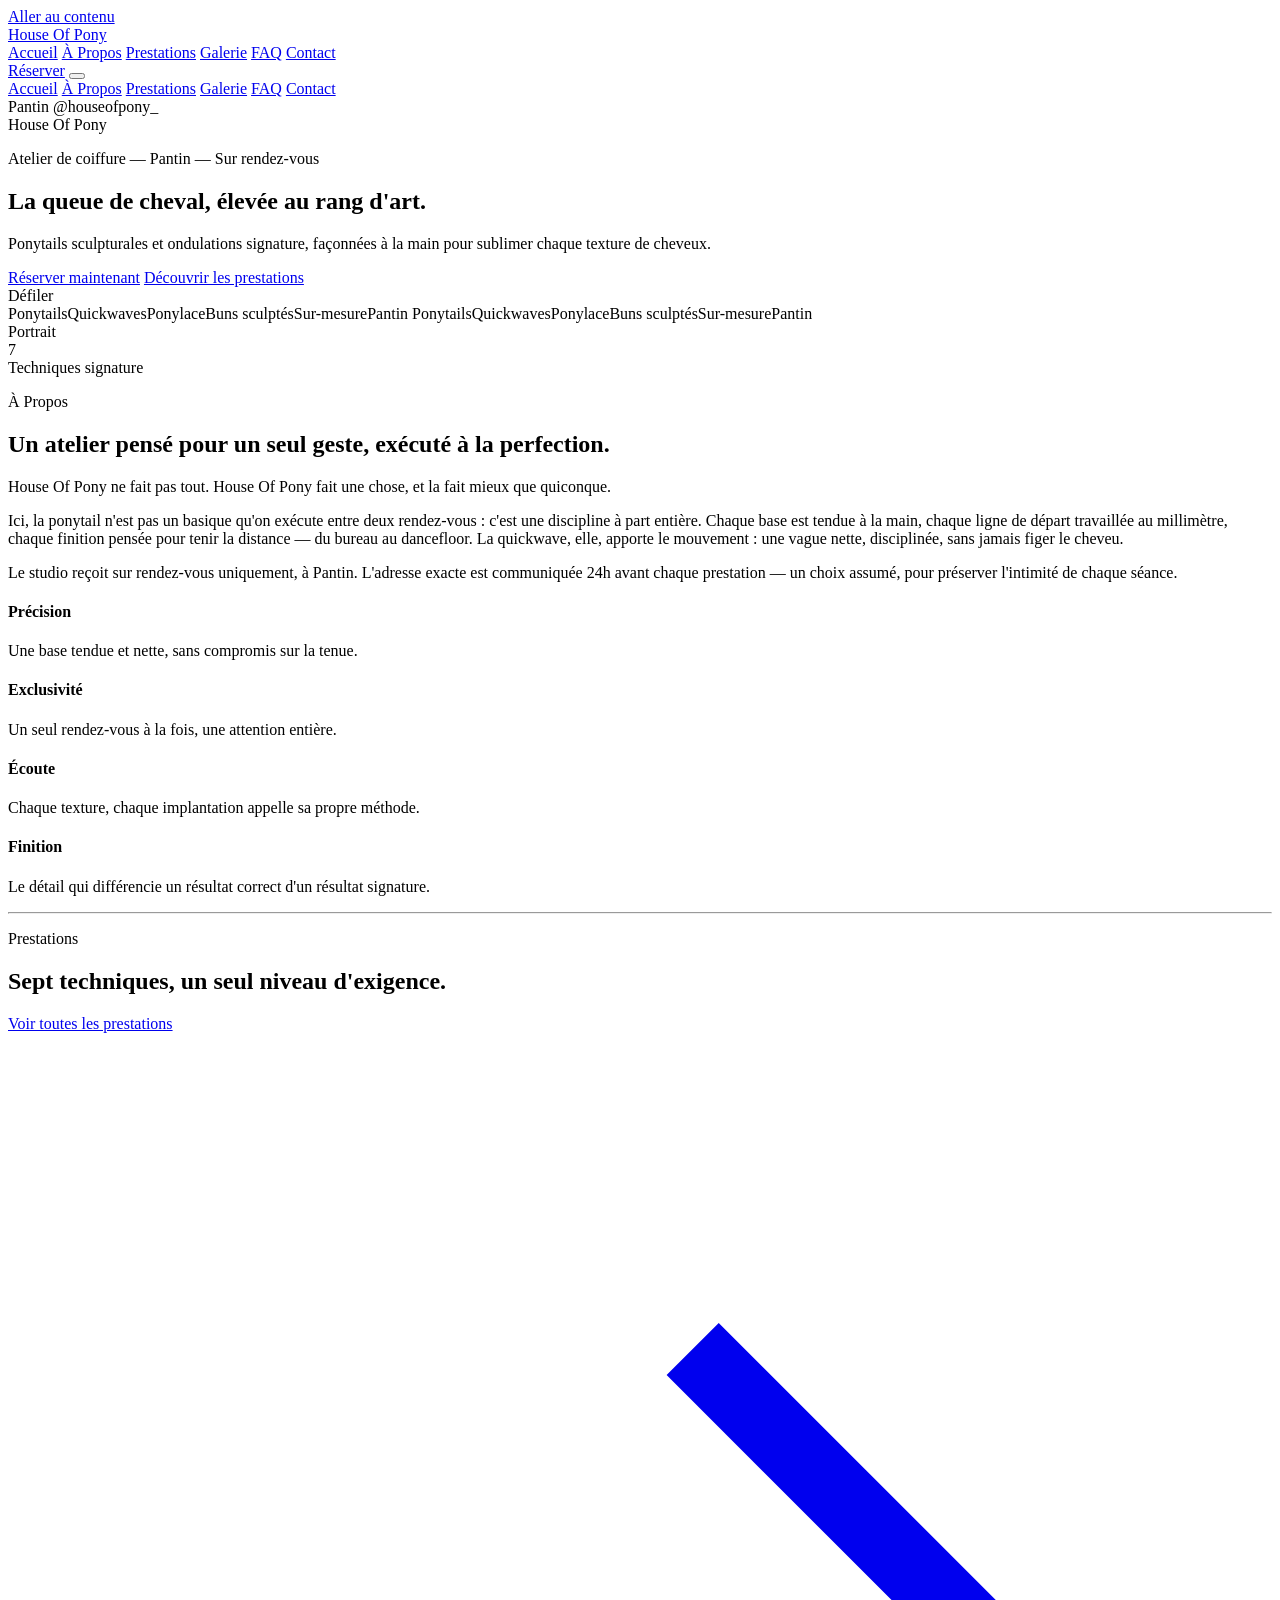
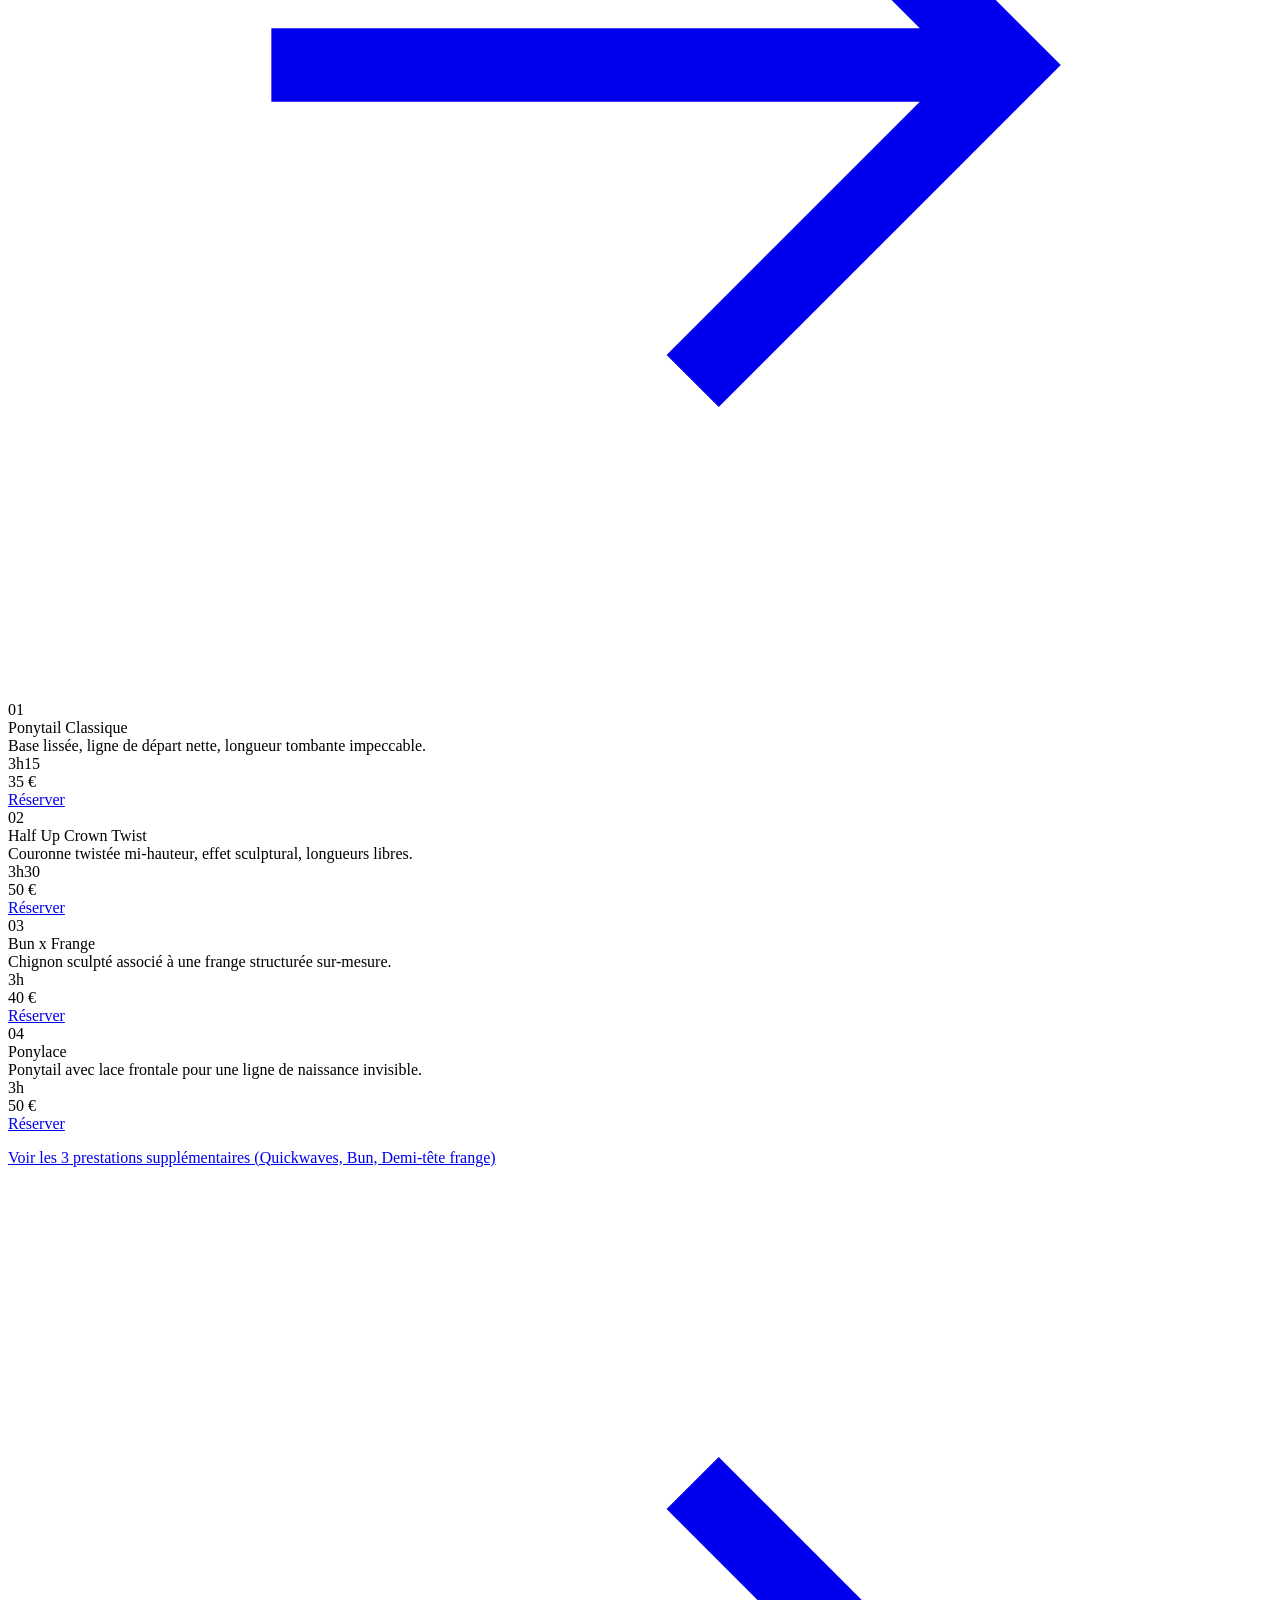
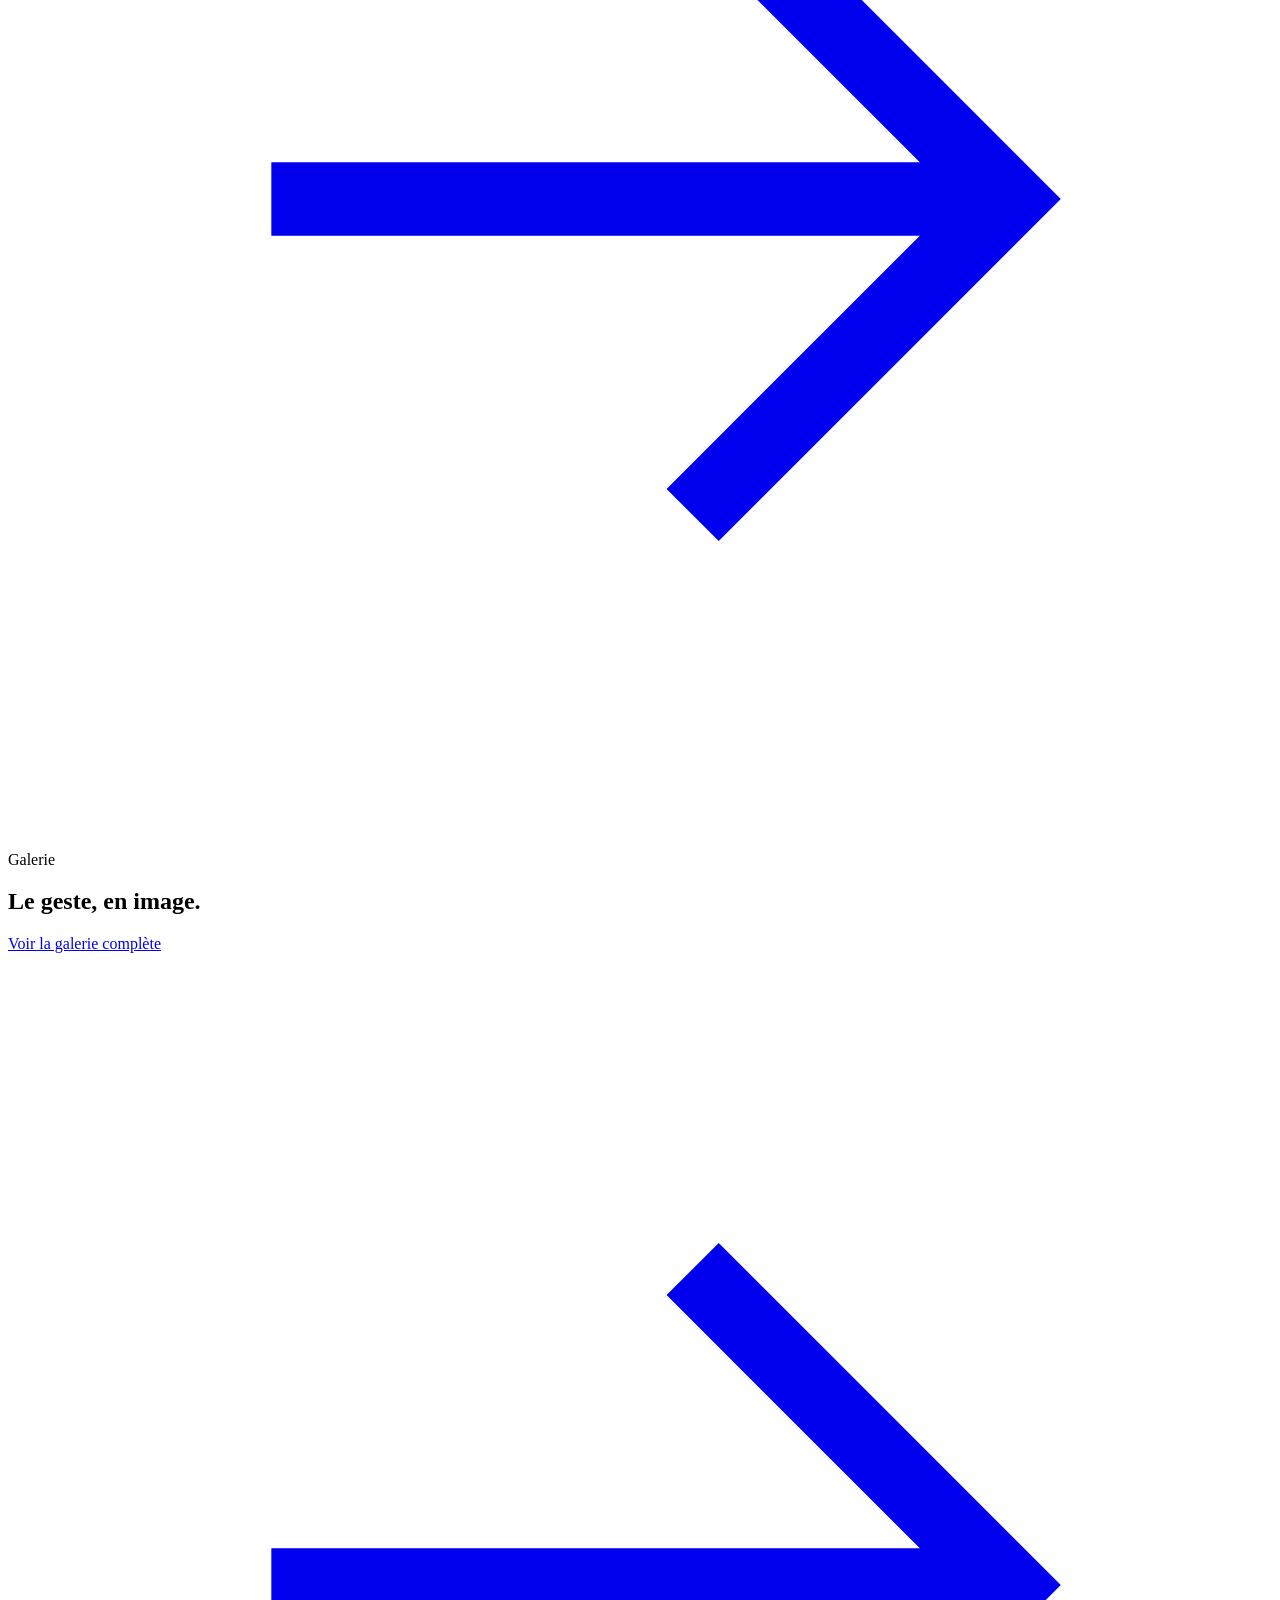
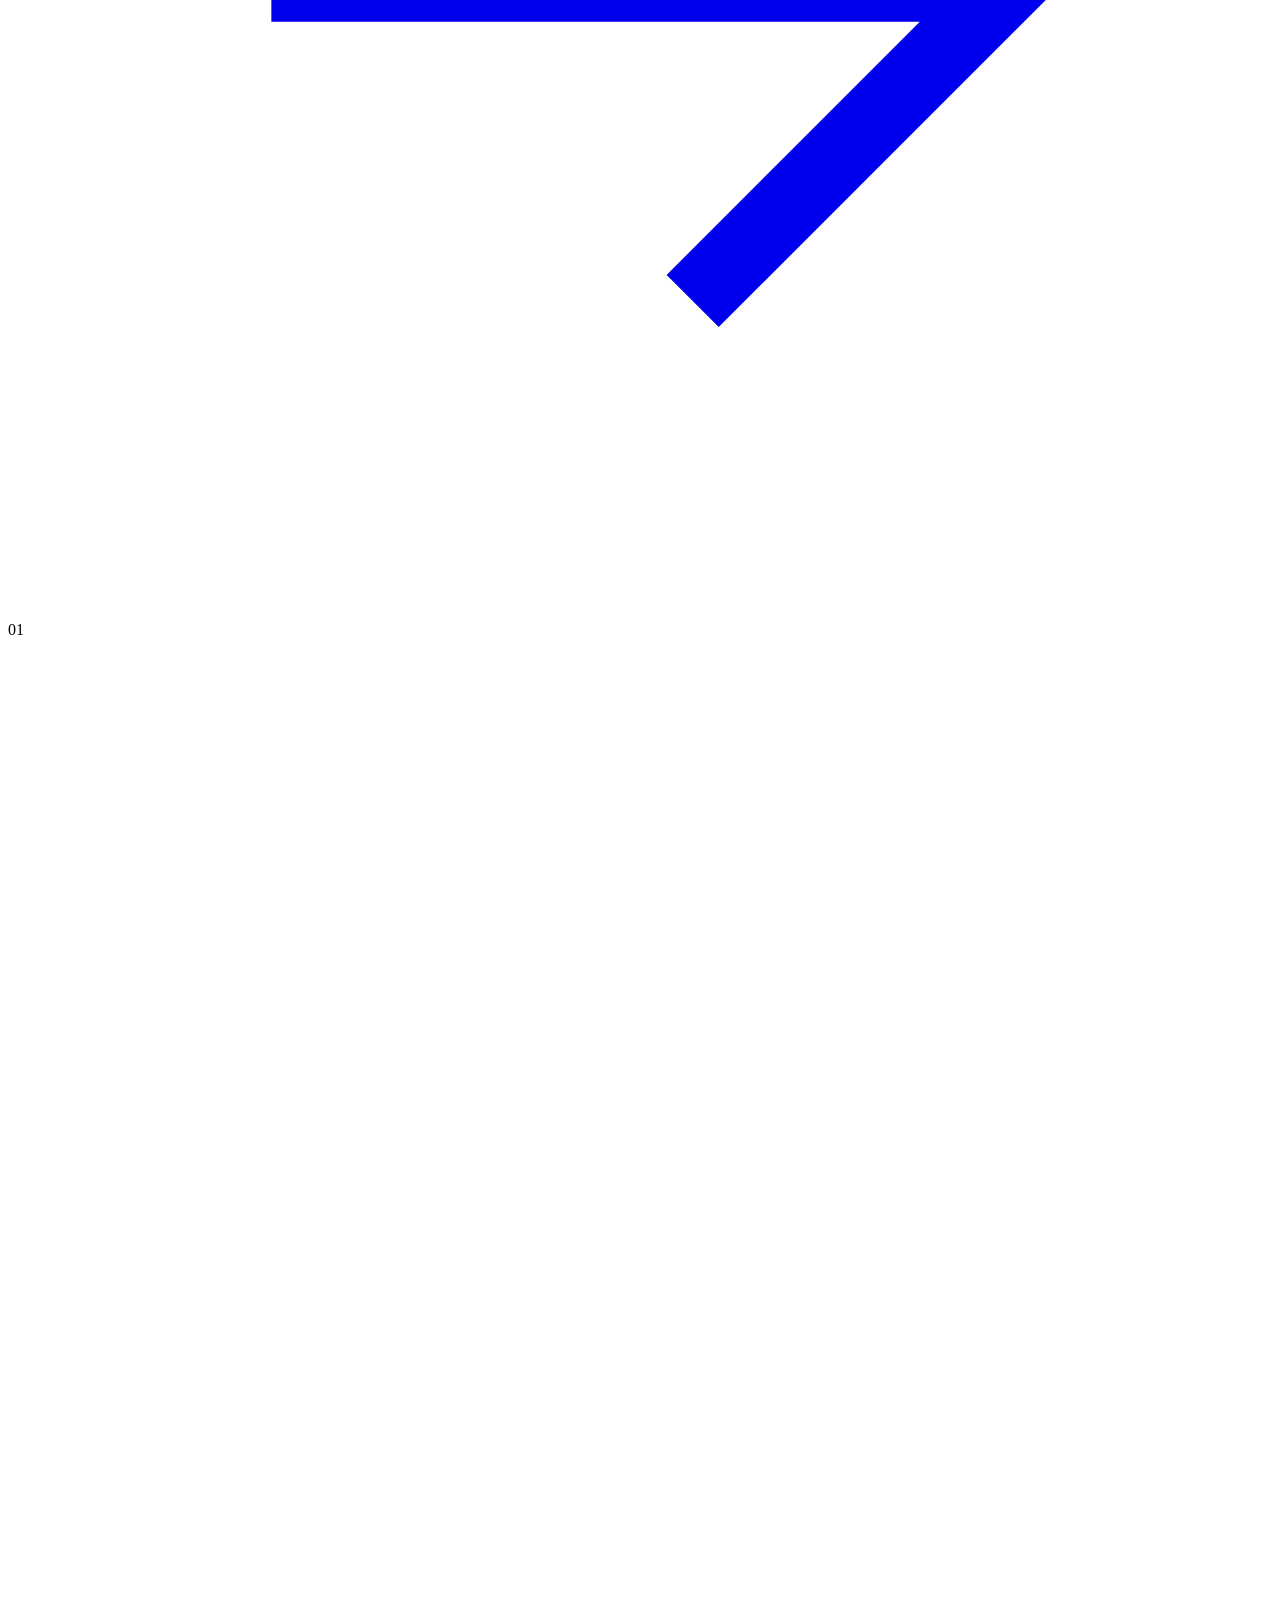
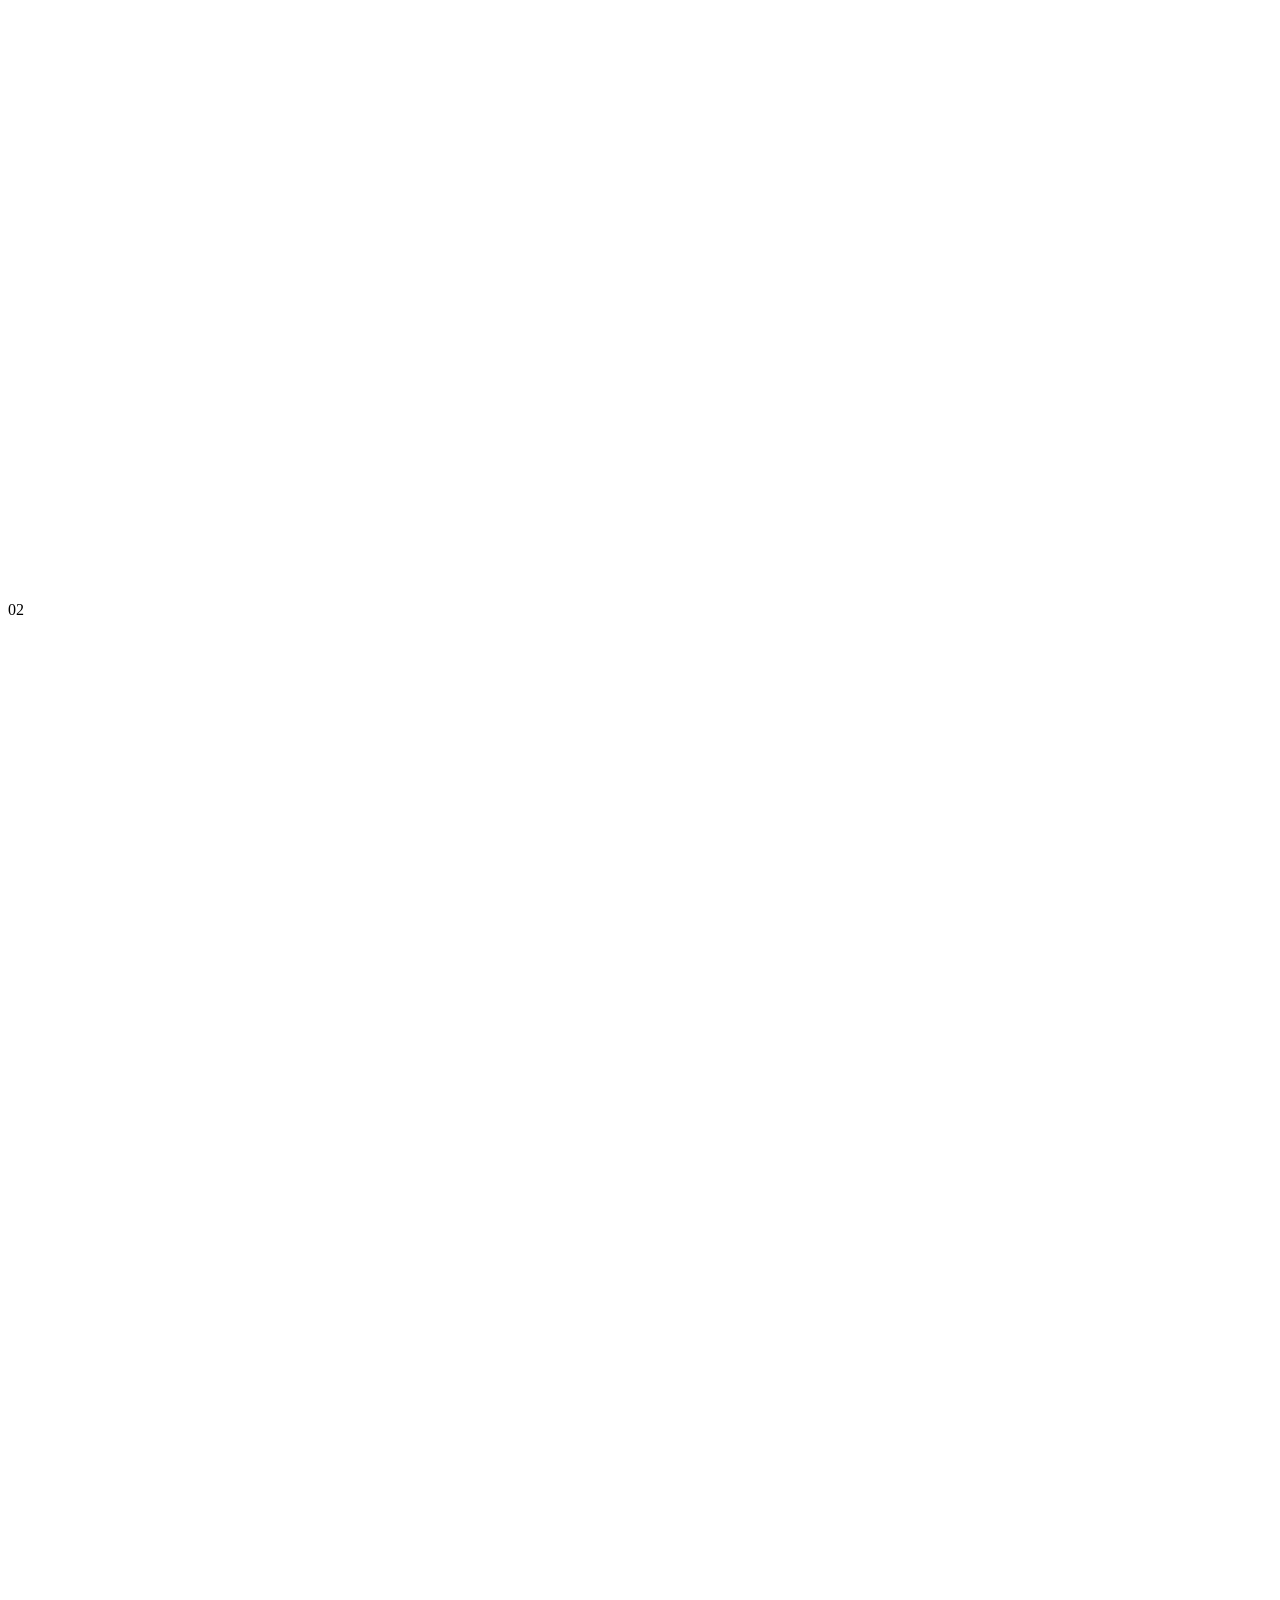
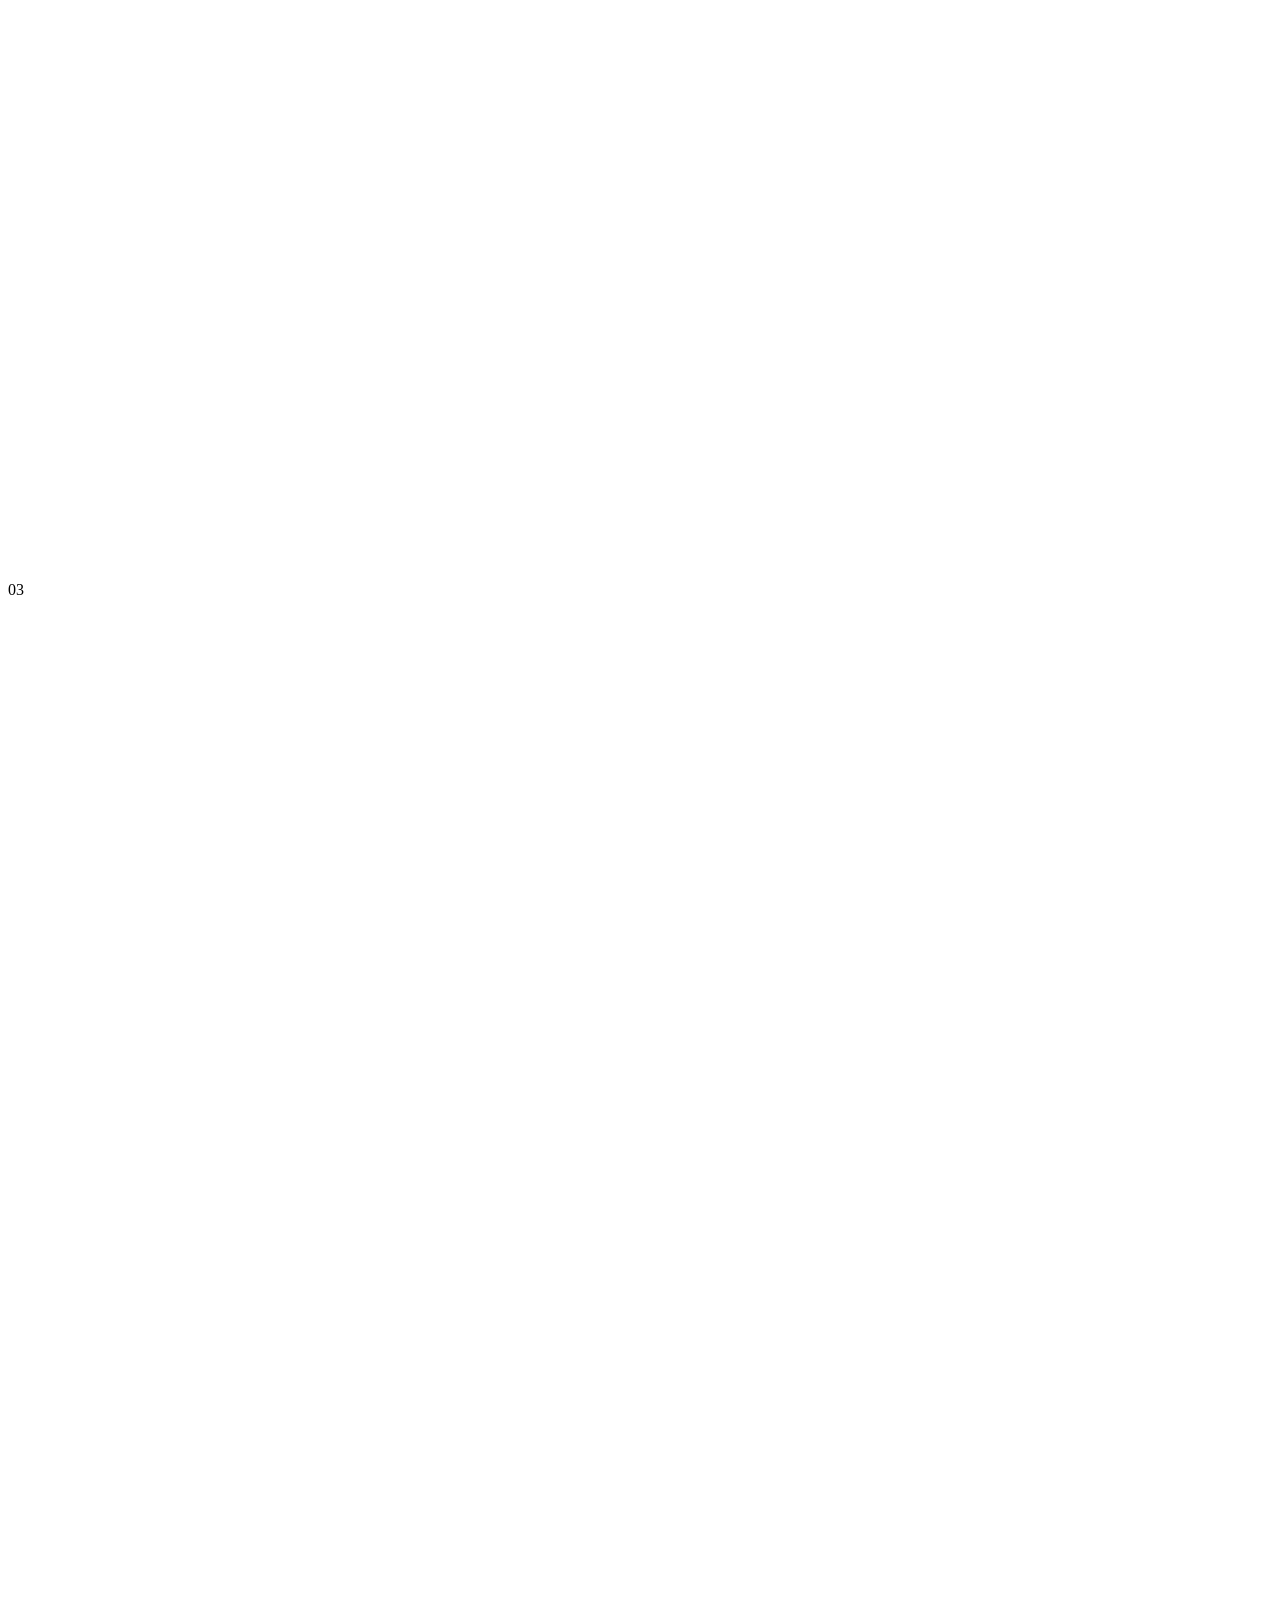
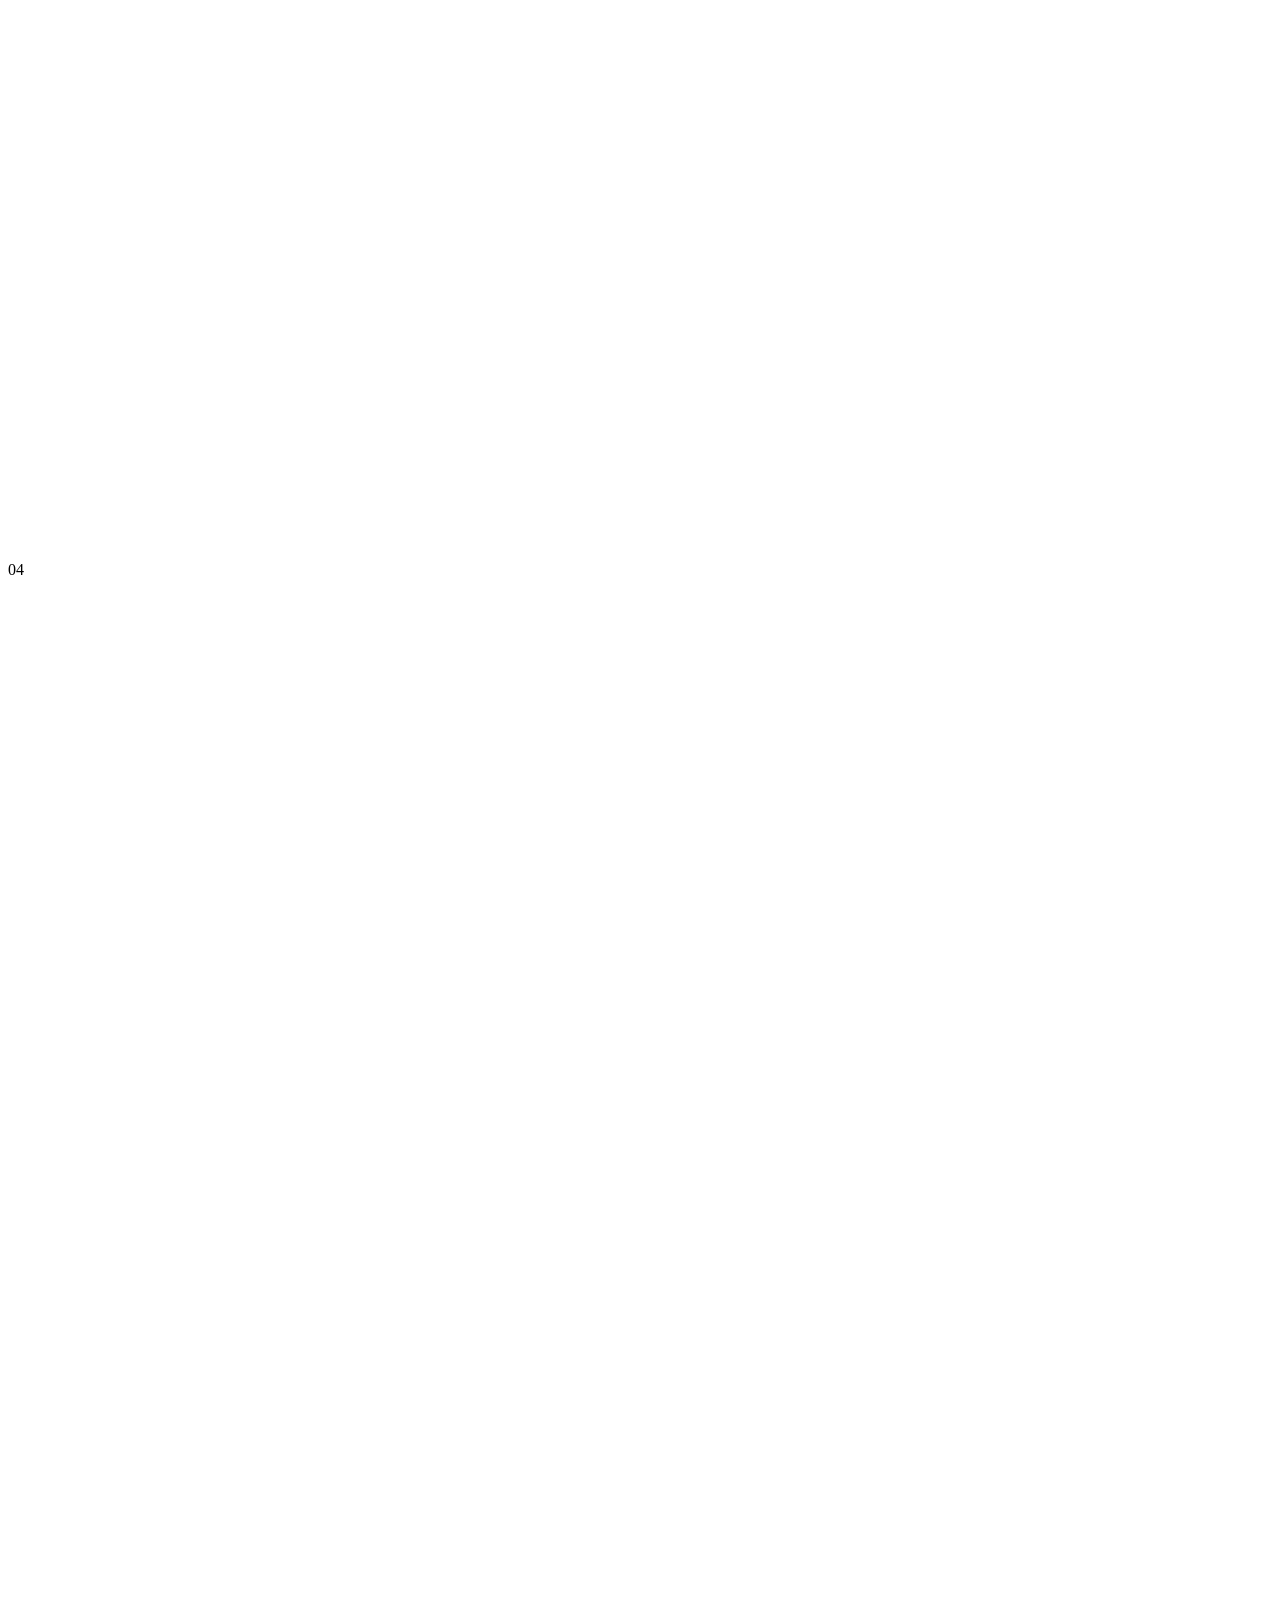
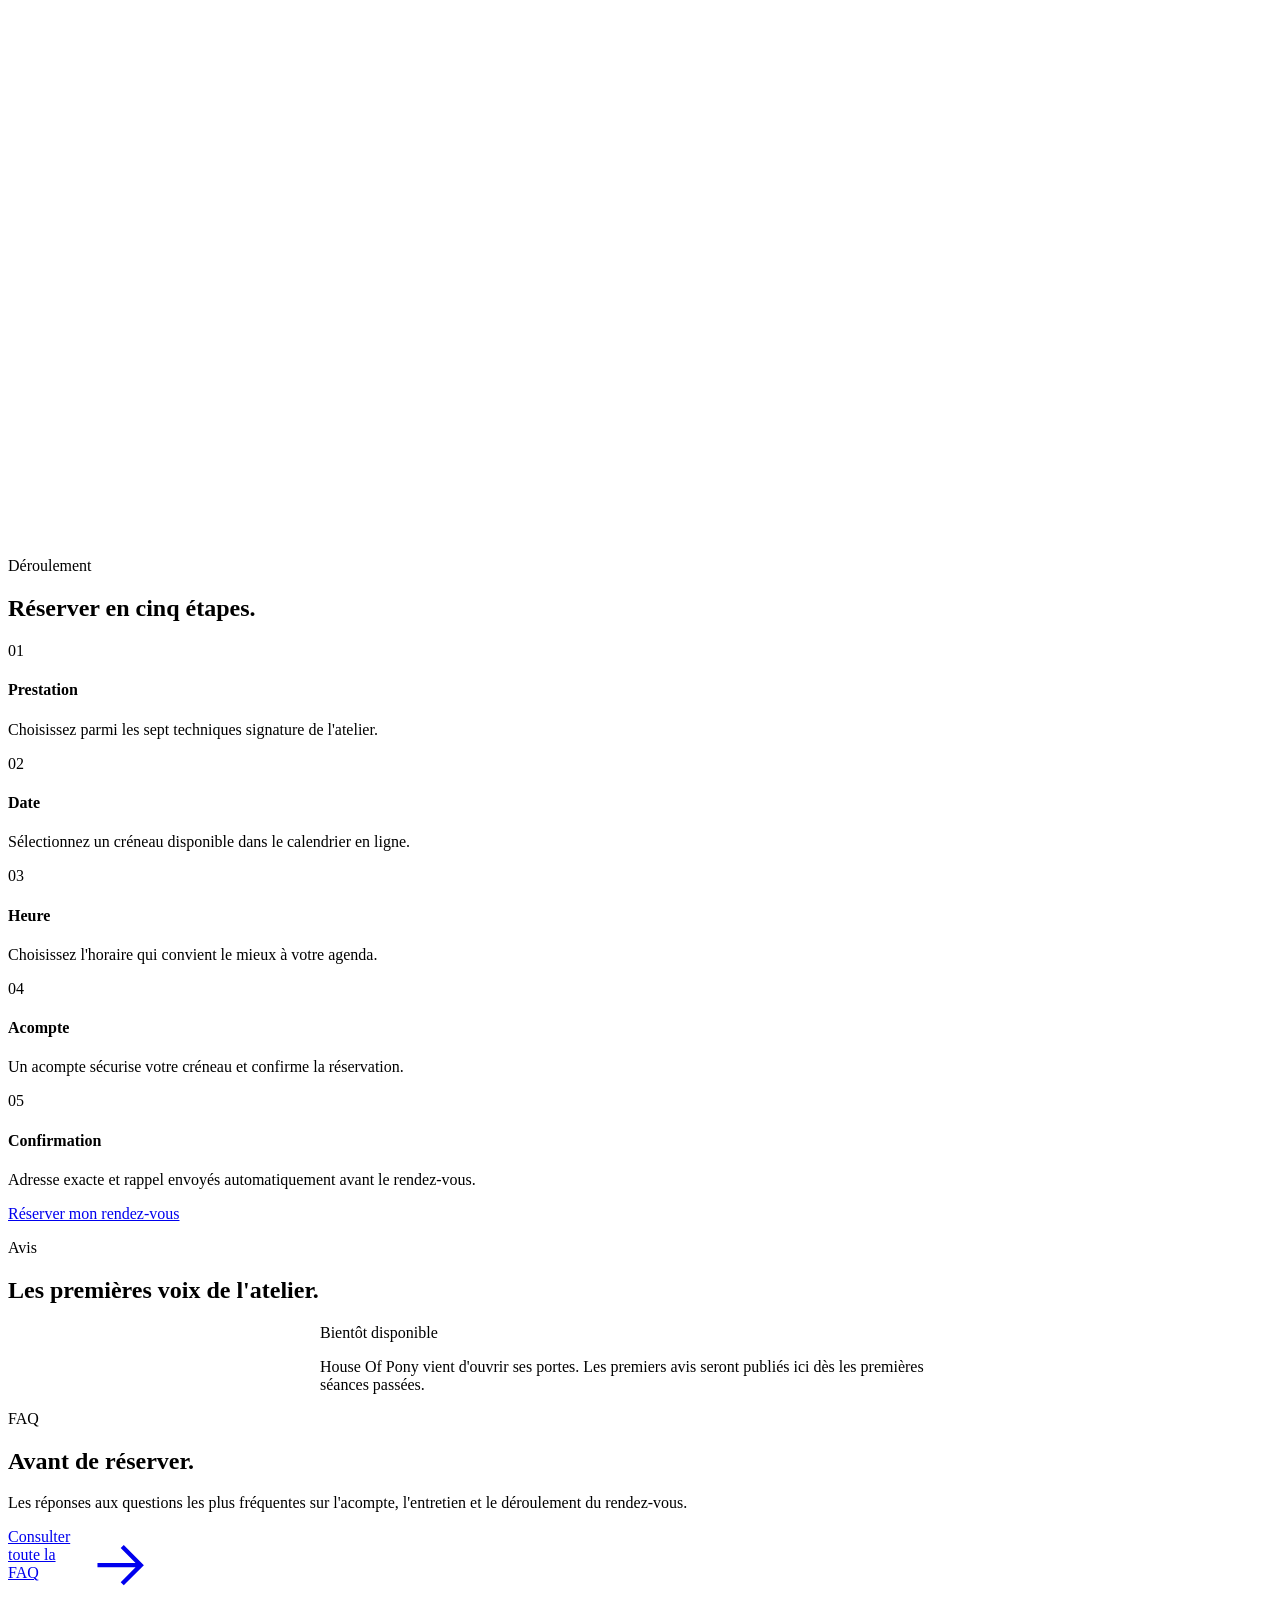
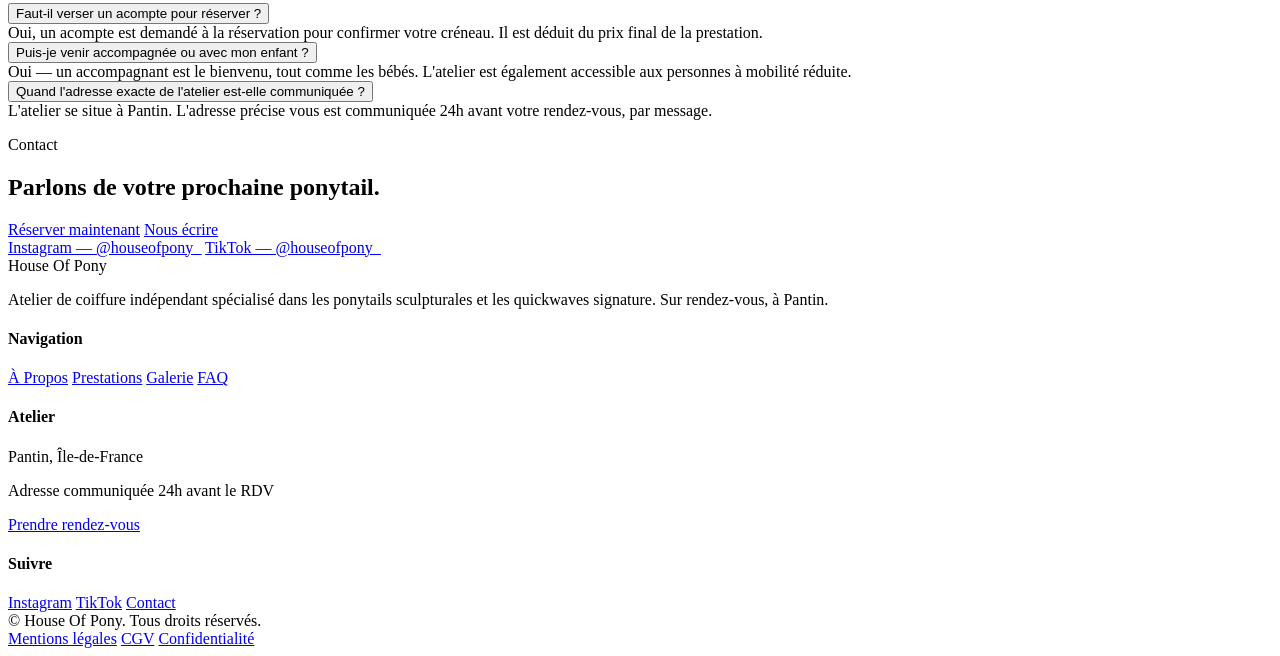
==== index.html @ 4a67cc32 "Initial deploy: index.html" ====
<!doctype html>
<html lang="fr">
<head>
<meta charset="UTF-8">
<meta name="viewport" content="width=device-width, initial-scale=1.0">
<title>House Of Pony — Ponytails & Quickwaves Sur-Mesure à Pantin</title>
<meta name="description" content="House Of Pony, atelier de coiffure spécialisé dans les ponytails sculpturales et les quickwaves signature à Pantin. Réservation en ligne, sur rendez-vous.">
<link rel="canonical" href="https://houseofpony.fr/">
<meta property="og:type" content="website">
<meta property="og:title" content="House Of Pony — Ponytails & Quickwaves Sur-Mesure à Pantin">
<meta property="og:description" content="Atelier de coiffure spécialisé dans les ponytails sculpturales et les quickwaves signature. Réservation en ligne à Pantin.">
<meta property="og:url" content="https://houseofpony.fr/">
<meta property="og:locale" content="fr_FR">
<meta name="twitter:card" content="summary_large_image">
<link rel="icon" href="data:image/svg+xml,<svg xmlns=%22http://www.w3.org/2000/svg%22 viewBox=%220 0 100 100%22><rect width=%22100%22 height=%22100%22 fill=%22black%22/><text x=%2250%22 y=%2266%22 font-size=%2260%22 fill=%22white%22 text-anchor=%22middle%22 font-family=%22serif%22>P</text></svg>">
<link rel="stylesheet" href="assets/css/style.css">
<link rel="stylesheet" href="assets/css/components.css">
<script type="application/ld+json">
{
  "@context": "https://schema.org",
  "@type": "HairSalon",
  "name": "House Of Pony",
  "description": "Atelier de coiffure indépendant spécialisé dans les ponytails sculpturales et les quickwaves signature.",
  "url": "https://houseofpony.fr/",
  "address": { "@type": "PostalAddress", "addressLocality": "Pantin", "addressRegion": "Île-de-France", "addressCountry": "FR" },
  "sameAs": ["https://instagram.com/houseofpony_", "https://tiktok.com/@houseofpony_"],
  "priceRange": "35€–50€"
}
</script>
</head>
<body>
<a href="#main" class="skip-link">Aller au contenu</a>

<!-- NAV -->
<header class="nav on-dark" id="siteNav">
  <div class="nav-inner">
    <a href="index.html" class="nav-logo">House Of Pony</a>
    <nav class="nav-links">
      <a href="index.html" class="active">Accueil</a>
      <a href="a-propos.html">À Propos</a>
      <a href="prestations.html">Prestations</a>
      <a href="galerie.html">Galerie</a>
      <a href="faq.html">FAQ</a>
      <a href="contact.html">Contact</a>
    </nav>
    <div class="nav-cta">
      <a href="reservation.html" class="btn btn-inverse btn-sm">Réserver</a>
      <button class="nav-burger" aria-label="Menu"><span></span><span></span><span></span></button>
    </div>
  </div>
</header>

<div class="mobile-menu">
  <nav>
    <a href="index.html">Accueil</a>
    <a href="a-propos.html">À Propos</a>
    <a href="prestations.html">Prestations</a>
    <a href="galerie.html">Galerie</a>
    <a href="faq.html">FAQ</a>
    <a href="contact.html">Contact</a>
  </nav>
  <div class="mm-foot">
    <span>Pantin</span>
    <span>@houseofpony_</span>
  </div>
</div>

<main id="main">

  <!-- HERO -->
  <section class="hero">
    <div class="media-ph" role="img" aria-label="Photographie éditoriale d'une ponytail sculpturale House Of Pony — à intégrer lors du prochain shooting professionnel">
      <span class="mono">House&nbsp;Of&nbsp;Pony</span>
    </div>
    <div class="container hero-inner">
      <p class="eyebrow hero-eyebrow">Atelier de coiffure — Pantin — Sur rendez-vous</p>
      <h1>La queue de cheval, élevée au rang d'art.</h1>
      <p class="hero-sub">Ponytails sculpturales et ondulations signature, façonnées à la main pour sublimer chaque texture de cheveux.</p>
      <div class="hero-actions">
        <a href="reservation.html" class="btn btn-inverse filled">Réserver maintenant</a>
        <a href="prestations.html" class="btn btn-inverse">Découvrir les prestations</a>
      </div>
    </div>
    <div class="hero-scroll"><span>Défiler</span><span class="line"></span></div>
  </section>

  <!-- MARQUEE -->
  <div class="marquee" aria-hidden="true">
    <div class="marquee-track">
      <span>Ponytails</span><span>Quickwaves</span><span>Ponylace</span><span>Buns sculptés</span><span>Sur-mesure</span><span>Pantin</span>
      <span>Ponytails</span><span>Quickwaves</span><span>Ponylace</span><span>Buns sculptés</span><span>Sur-mesure</span><span>Pantin</span>
    </div>
  </div>

  <!-- ABOUT -->
  <section class="section-pad">
    <div class="container grid-2">
      <div class="about-figure" data-reveal>
        <div class="media-ph light" role="img" aria-label="Portrait de la fondatrice House Of Pony en atelier — à intégrer lors du prochain shooting professionnel">
          <span class="mono">Portrait</span>
        </div>
        <div class="stat-card">
          <div class="n">7</div>
          <div class="l">Techniques signature</div>
        </div>
      </div>
      <div class="about-body">
        <p class="eyebrow" data-reveal>À Propos</p>
        <h2 class="h-lg" data-reveal data-reveal-delay="1">Un atelier pensé pour un seul geste, exécuté à la perfection.</h2>
        <p class="lede mt-m" data-reveal data-reveal-delay="2">House Of Pony ne fait pas tout. House Of Pony fait une chose, et la fait mieux que quiconque.</p>
        <p class="body-l mt-s" data-reveal data-reveal-delay="2">Ici, la ponytail n'est pas un basique qu'on exécute entre deux rendez-vous : c'est une discipline à part entière. Chaque base est tendue à la main, chaque ligne de départ travaillée au millimètre, chaque finition pensée pour tenir la distance — du bureau au dancefloor. La quickwave, elle, apporte le mouvement : une vague nette, disciplinée, sans jamais figer le cheveu.</p>
        <p class="body-l mt-s" data-reveal data-reveal-delay="3">Le studio reçoit sur rendez-vous uniquement, à Pantin. L'adresse exacte est communiquée 24h avant chaque prestation — un choix assumé, pour préserver l'intimité de chaque séance.</p>
        <div class="about-values" data-reveal data-reveal-delay="3">
          <div class="val"><h4>Précision</h4><p>Une base tendue et nette, sans compromis sur la tenue.</p></div>
          <div class="val"><h4>Exclusivité</h4><p>Un seul rendez-vous à la fois, une attention entière.</p></div>
          <div class="val"><h4>Écoute</h4><p>Chaque texture, chaque implantation appelle sa propre méthode.</p></div>
          <div class="val"><h4>Finition</h4><p>Le détail qui différencie un résultat correct d'un résultat signature.</p></div>
        </div>
      </div>
    </div>
  </section>

  <hr class="rule">

  <!-- SERVICES PREVIEW -->
  <section class="section-pad">
    <div class="container">
      <div class="section-head">
        <div>
          <p class="eyebrow" data-reveal>Prestations</p>
          <h2 class="h-lg" data-reveal data-reveal-delay="1">Sept techniques, un seul niveau d'exigence.</h2>
        </div>
        <a href="prestations.html" class="link-arrow" data-reveal>
          Voir toutes les prestations
          <svg viewBox="0 0 24 24" fill="none" stroke="currentColor" stroke-width="1.4"><path d="M5 12h14M13 6l6 6-6 6"/></svg>
        </a>
      </div>

      <div data-reveal>
        <div class="svc-card">
          <div class="svc-thumb"><div class="media-ph"><span class="mono">01</span></div></div>
          <div><div class="svc-name">Ponytail Classique</div><div class="svc-desc">Base lissée, ligne de départ nette, longueur tombante impeccable.</div></div>
          <div class="svc-duration">3h15</div>
          <div class="svc-price">35 €</div>
          <a href="reservation.html" class="btn btn-outline btn-sm svc-cta">Réserver</a>
        </div>
        <div class="svc-card">
          <div class="svc-thumb"><div class="media-ph"><span class="mono">02</span></div></div>
          <div><div class="svc-name">Half Up Crown Twist</div><div class="svc-desc">Couronne twistée mi-hauteur, effet sculptural, longueurs libres.</div></div>
          <div class="svc-duration">3h30</div>
          <div class="svc-price">50 €</div>
          <a href="reservation.html" class="btn btn-outline btn-sm svc-cta">Réserver</a>
        </div>
        <div class="svc-card">
          <div class="svc-thumb"><div class="media-ph"><span class="mono">03</span></div></div>
          <div><div class="svc-name">Bun x Frange</div><div class="svc-desc">Chignon sculpté associé à une frange structurée sur-mesure.</div></div>
          <div class="svc-duration">3h</div>
          <div class="svc-price">40 €</div>
          <a href="reservation.html" class="btn btn-outline btn-sm svc-cta">Réserver</a>
        </div>
        <div class="svc-card">
          <div class="svc-thumb"><div class="media-ph"><span class="mono">04</span></div></div>
          <div><div class="svc-name">Ponylace</div><div class="svc-desc">Ponytail avec lace frontale pour une ligne de naissance invisible.</div></div>
          <div class="svc-duration">3h</div>
          <div class="svc-price">50 €</div>
          <a href="reservation.html" class="btn btn-outline btn-sm svc-cta">Réserver</a>
        </div>
      </div>
      <p class="mt-m" data-reveal><a href="prestations.html" class="link-arrow">Voir les 3 prestations supplémentaires (Quickwaves, Bun, Demi-tête frange)<svg viewBox="0 0 24 24" fill="none" stroke="currentColor" stroke-width="1.4"><path d="M5 12h14M13 6l6 6-6 6"/></svg></a></p>
    </div>
  </section>

  <!-- GALLERY PREVIEW -->
  <section class="section-pad" style="background:var(--grey-l)">
    <div class="container">
      <div class="section-head">
        <div>
          <p class="eyebrow" data-reveal>Galerie</p>
          <h2 class="h-lg" data-reveal data-reveal-delay="1">Le geste, en image.</h2>
        </div>
        <a href="galerie.html" class="link-arrow" data-reveal>
          Voir la galerie complète
          <svg viewBox="0 0 24 24" fill="none" stroke="currentColor" stroke-width="1.4"><path d="M5 12h14M13 6l6 6-6 6"/></svg>
        </a>
      </div>
      <div class="grid-4" data-reveal>
        <div class="media-ph" style="aspect-ratio:4/5"><span class="mono">01</span></div>
        <div class="media-ph light" style="aspect-ratio:4/5"><span class="mono">02</span></div>
        <div class="media-ph" style="aspect-ratio:4/5"><span class="mono">03</span></div>
        <div class="media-ph light" style="aspect-ratio:4/5"><span class="mono">04</span></div>
      </div>
    </div>
  </section>

  <!-- BOOKING PROCESS -->
  <section class="section-pad" style="background:var(--black); color:var(--white)">
    <div class="container">
      <div class="section-head">
        <div>
          <p class="eyebrow" data-reveal>Déroulement</p>
          <h2 class="h-lg" data-reveal data-reveal-delay="1" style="color:var(--white)">Réserver en cinq étapes.</h2>
        </div>
      </div>
      <div class="steps" data-reveal>
        <div class="step"><div class="num">01</div><h4>Prestation</h4><p>Choisissez parmi les sept techniques signature de l'atelier.</p></div>
        <div class="step"><div class="num">02</div><h4>Date</h4><p>Sélectionnez un créneau disponible dans le calendrier en ligne.</p></div>
        <div class="step"><div class="num">03</div><h4>Heure</h4><p>Choisissez l'horaire qui convient le mieux à votre agenda.</p></div>
        <div class="step"><div class="num">04</div><h4>Acompte</h4><p>Un acompte sécurise votre créneau et confirme la réservation.</p></div>
        <div class="step"><div class="num">05</div><h4>Confirmation</h4><p>Adresse exacte et rappel envoyés automatiquement avant le rendez-vous.</p></div>
      </div>
      <div class="center mt-l" data-reveal>
        <a href="reservation.html" class="btn btn-inverse filled">Réserver mon rendez-vous</a>
      </div>
    </div>
  </section>

  <!-- TESTIMONIALS -->
  <section class="section-pad">
    <div class="container">
      <p class="eyebrow center" data-reveal>Avis</p>
      <h2 class="h-lg center" data-reveal data-reveal-delay="1">Les premières voix de l'atelier.</h2>
      <div class="mt-l" style="max-width:640px;margin-left:auto;margin-right:auto" data-reveal data-reveal-delay="2">
        <div class="testi-empty">
          <p class="eyebrow">Bientôt disponible</p>
          <p class="lede mt-s">House Of Pony vient d'ouvrir ses portes. Les premiers avis seront publiés ici dès les premières séances passées.</p>
        </div>
      </div>
    </div>
  </section>

  <!-- FAQ PREVIEW -->
  <section class="section-pad" style="background:var(--grey-l)">
    <div class="container">
      <div class="grid-2">
        <div data-reveal>
          <p class="eyebrow">FAQ</p>
          <h2 class="h-lg mt-xs">Avant de réserver.</h2>
          <p class="body-l mt-s">Les réponses aux questions les plus fréquentes sur l'acompte, l'entretien et le déroulement du rendez-vous.</p>
          <a href="faq.html" class="link-arrow mt-m" style="display:inline-flex">
            Consulter toute la FAQ
            <svg viewBox="0 0 24 24" fill="none" stroke="currentColor" stroke-width="1.4"><path d="M5 12h14M13 6l6 6-6 6"/></svg>
          </a>
        </div>
        <div data-reveal data-reveal-delay="1">
          <div class="faq-item open">
            <button class="faq-q"><span>Faut-il verser un acompte pour réserver ?</span><span class="plus"></span></button>
            <div class="faq-a"><div class="faq-a-inner">Oui, un acompte est demandé à la réservation pour confirmer votre créneau. Il est déduit du prix final de la prestation.</div></div>
          </div>
          <div class="faq-item">
            <button class="faq-q"><span>Puis-je venir accompagnée ou avec mon enfant ?</span><span class="plus"></span></button>
            <div class="faq-a"><div class="faq-a-inner">Oui — un accompagnant est le bienvenu, tout comme les bébés. L'atelier est également accessible aux personnes à mobilité réduite.</div></div>
          </div>
          <div class="faq-item">
            <button class="faq-q"><span>Quand l'adresse exacte de l'atelier est-elle communiquée ?</span><span class="plus"></span></button>
            <div class="faq-a"><div class="faq-a-inner">L'atelier se situe à Pantin. L'adresse précise vous est communiquée 24h avant votre rendez-vous, par message.</div></div>
          </div>
        </div>
      </div>
    </div>
  </section>

  <!-- CONTACT CTA -->
  <section class="section-pad center">
    <div class="container">
      <p class="eyebrow" data-reveal>Contact</p>
      <h2 class="h-xl mt-xs" data-reveal data-reveal-delay="1">Parlons de votre prochaine ponytail.</h2>
      <div class="hero-actions center" style="justify-content:center" data-reveal data-reveal-delay="2">
        <a href="reservation.html" class="btn btn-primary">Réserver maintenant</a>
        <a href="contact.html" class="btn btn-outline">Nous écrire</a>
      </div>
      <div class="social-strip center mt-l" style="justify-content:center" data-reveal data-reveal-delay="3">
        <a href="https://instagram.com/houseofpony_" target="_blank" rel="noopener">Instagram — @houseofpony_</a>
        <a href="https://tiktok.com/@houseofpony_" target="_blank" rel="noopener">TikTok — @houseofpony_</a>
      </div>
    </div>
  </section>

</main>

<!-- FOOTER -->
<footer class="footer">
  <div class="container">
    <div class="footer-top">
      <div>
        <div class="footer-brand">House Of Pony</div>
        <p class="footer-tag">Atelier de coiffure indépendant spécialisé dans les ponytails sculpturales et les quickwaves signature. Sur rendez-vous, à Pantin.</p>
      </div>
      <div class="footer-col">
        <h4>Navigation</h4>
        <a href="a-propos.html">À Propos</a>
        <a href="prestations.html">Prestations</a>
        <a href="galerie.html">Galerie</a>
        <a href="faq.html">FAQ</a>
      </div>
      <div class="footer-col">
        <h4>Atelier</h4>
        <p>Pantin, Île-de-France</p>
        <p>Adresse communiquée 24h avant le RDV</p>
        <a href="reservation.html">Prendre rendez-vous</a>
      </div>
      <div class="footer-col">
        <h4>Suivre</h4>
        <a href="https://instagram.com/houseofpony_" target="_blank" rel="noopener">Instagram</a>
        <a href="https://tiktok.com/@houseofpony_" target="_blank" rel="noopener">TikTok</a>
        <a href="contact.html">Contact</a>
      </div>
    </div>
    <div class="footer-bottom">
      <span>&copy; <span data-year></span> House Of Pony. Tous droits réservés.</span>
      <div class="footer-legal">
        <a href="mentions-legales.html">Mentions légales</a>
        <a href="cgv.html">CGV</a>
        <a href="confidentialite.html">Confidentialité</a>
      </div>
    </div>
  </div>
</footer>

<script src="assets/js/main.js"></script>
</body>
</html>
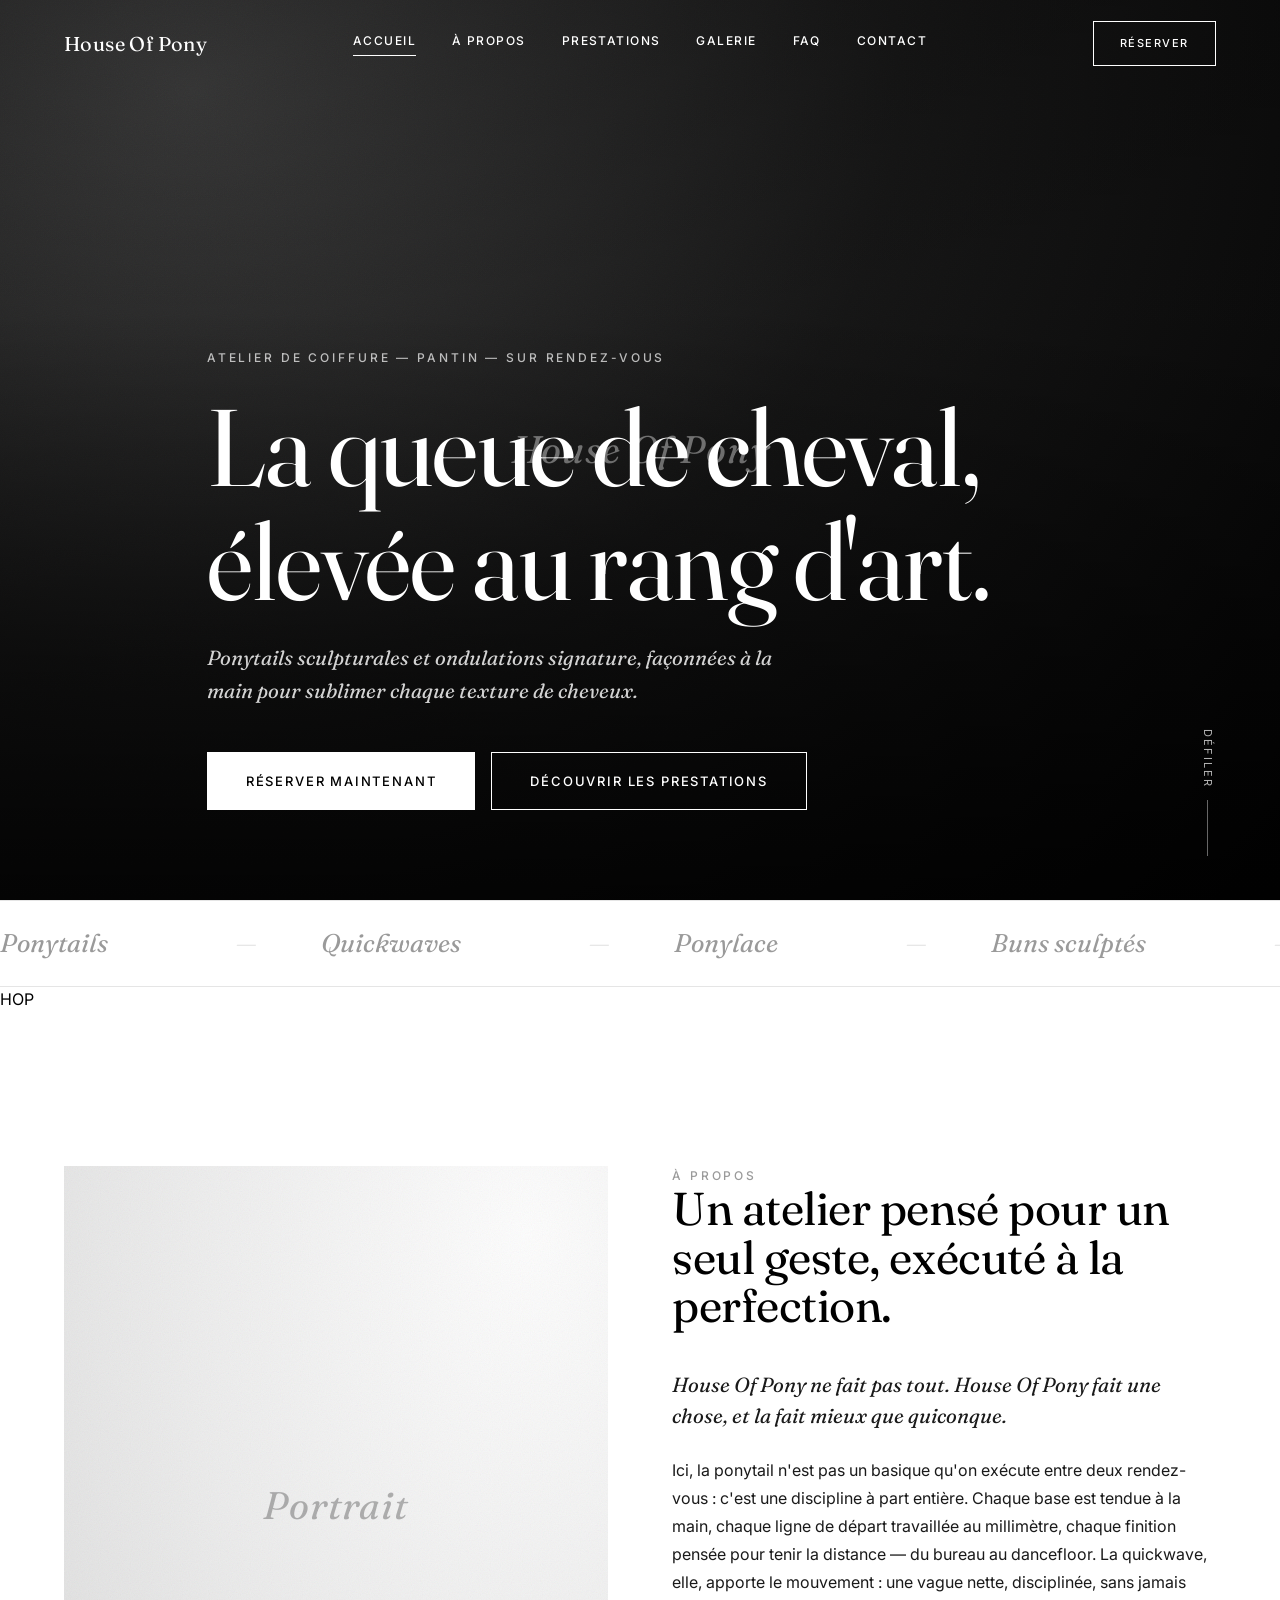
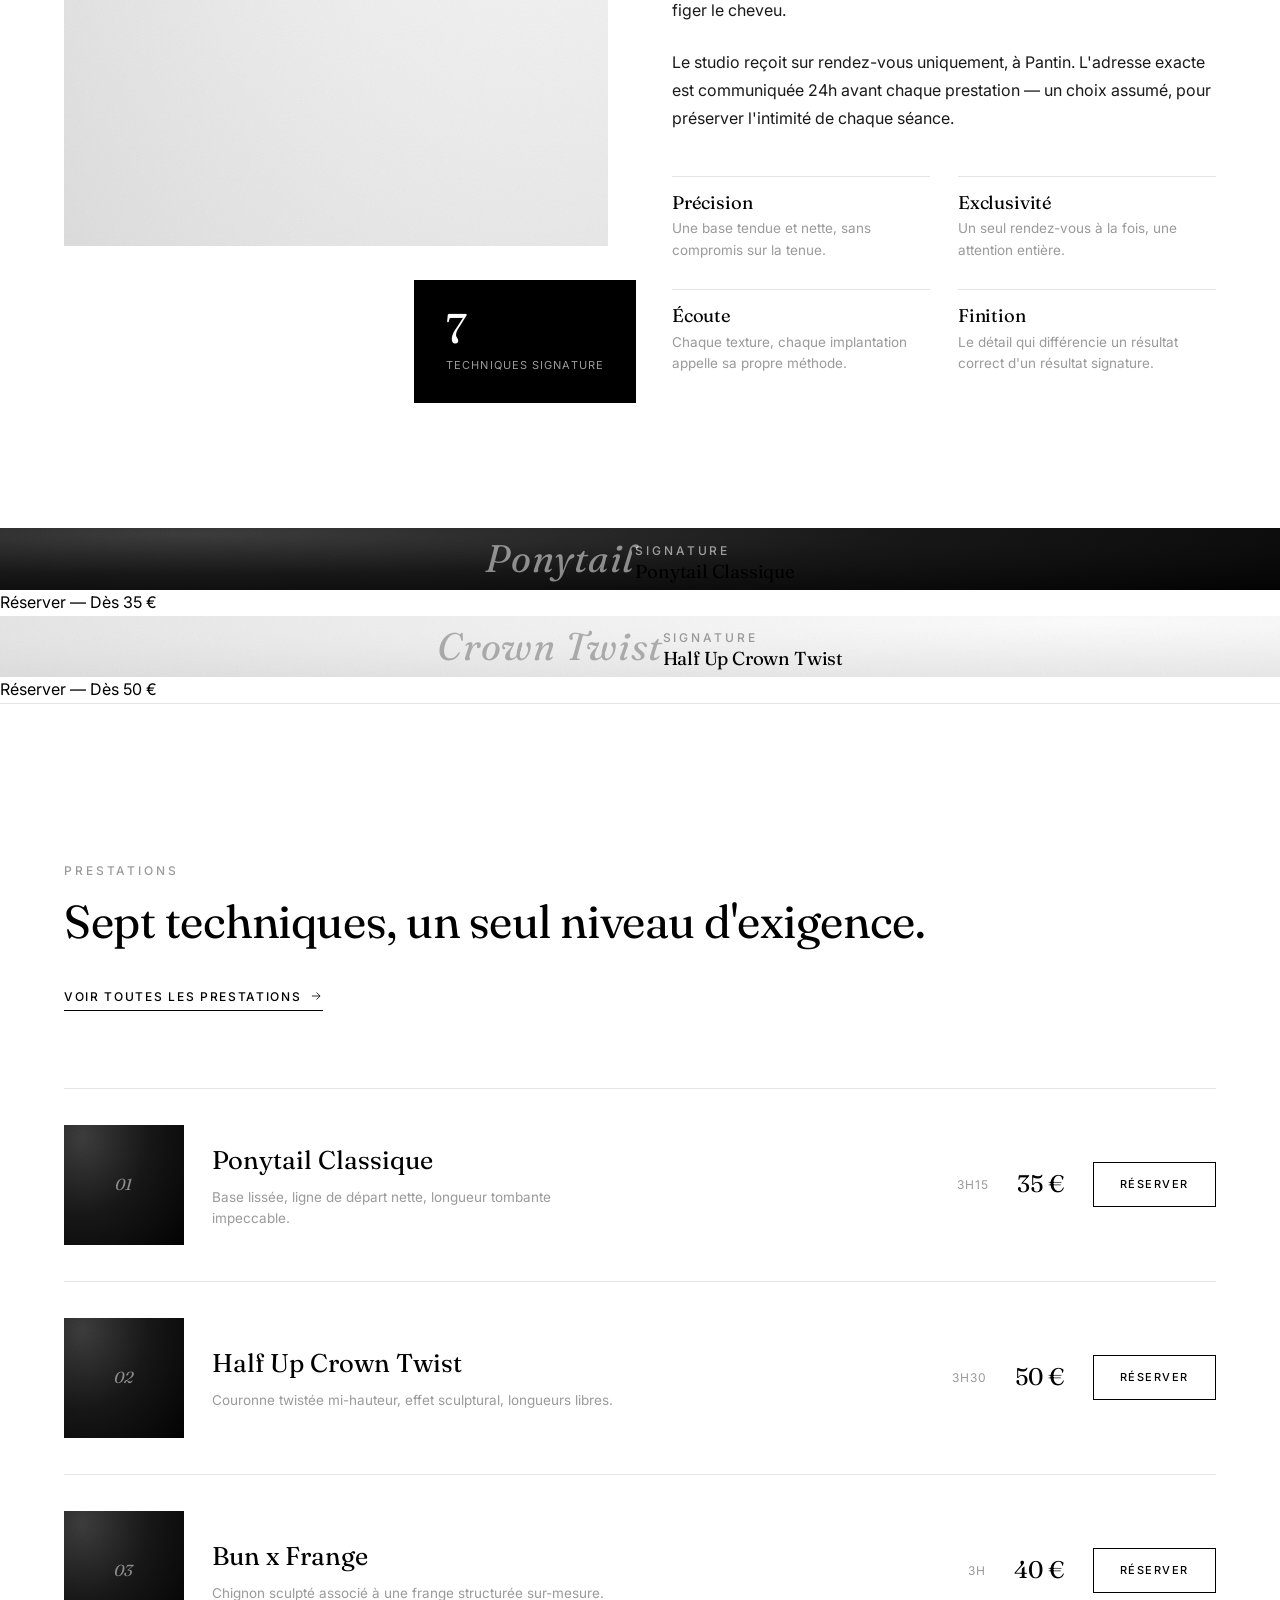
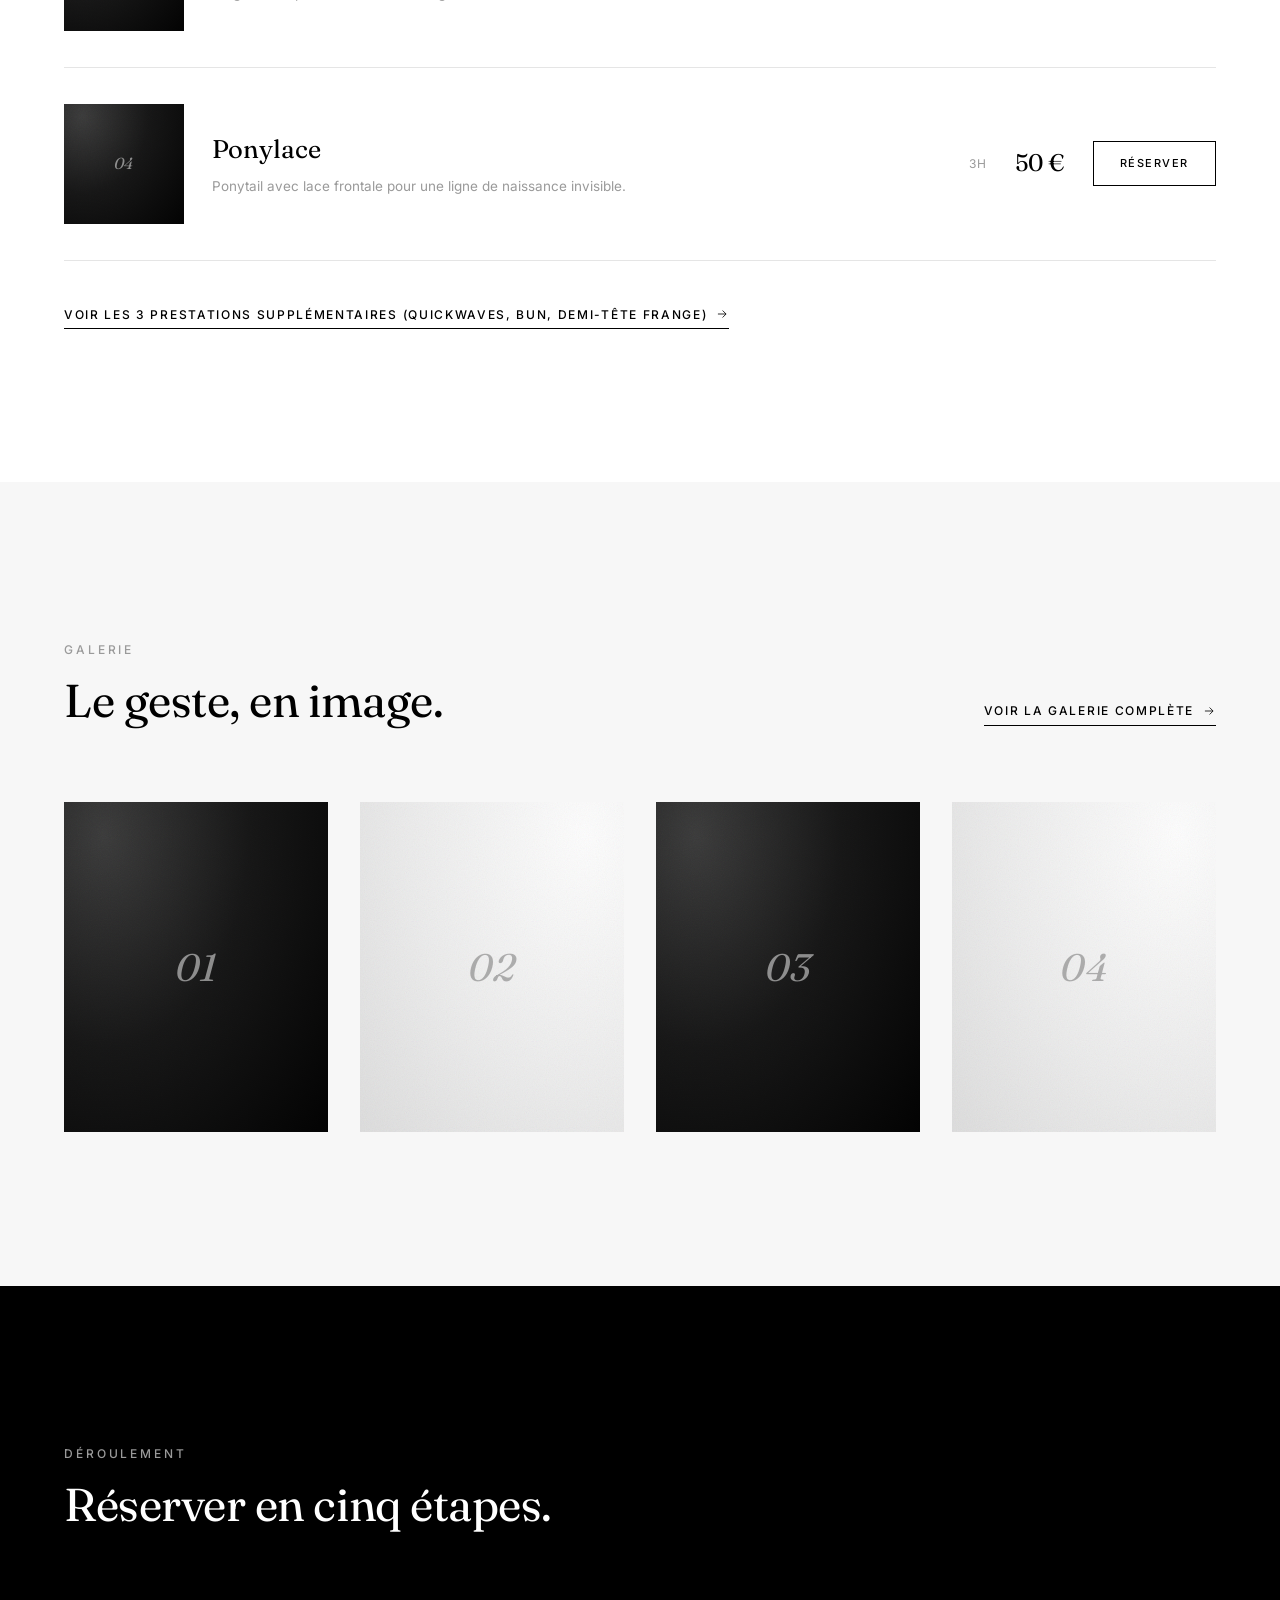
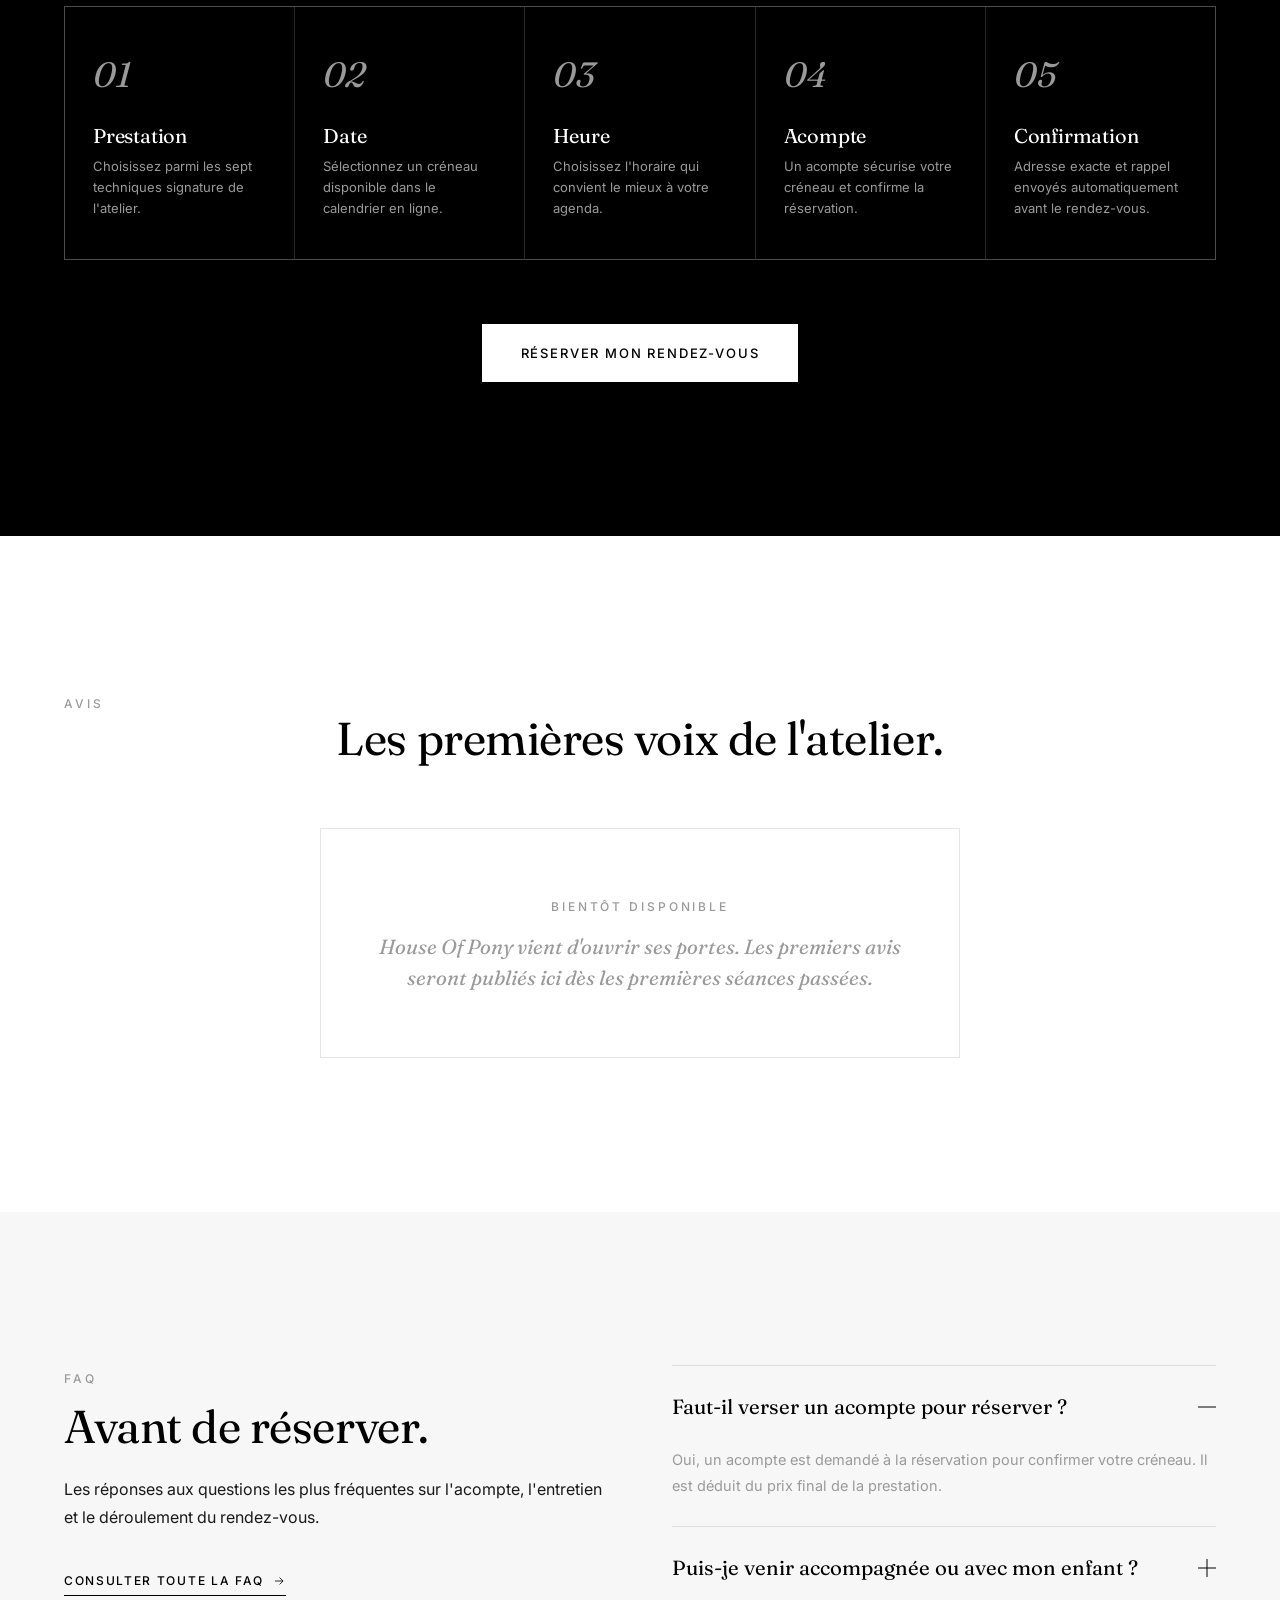
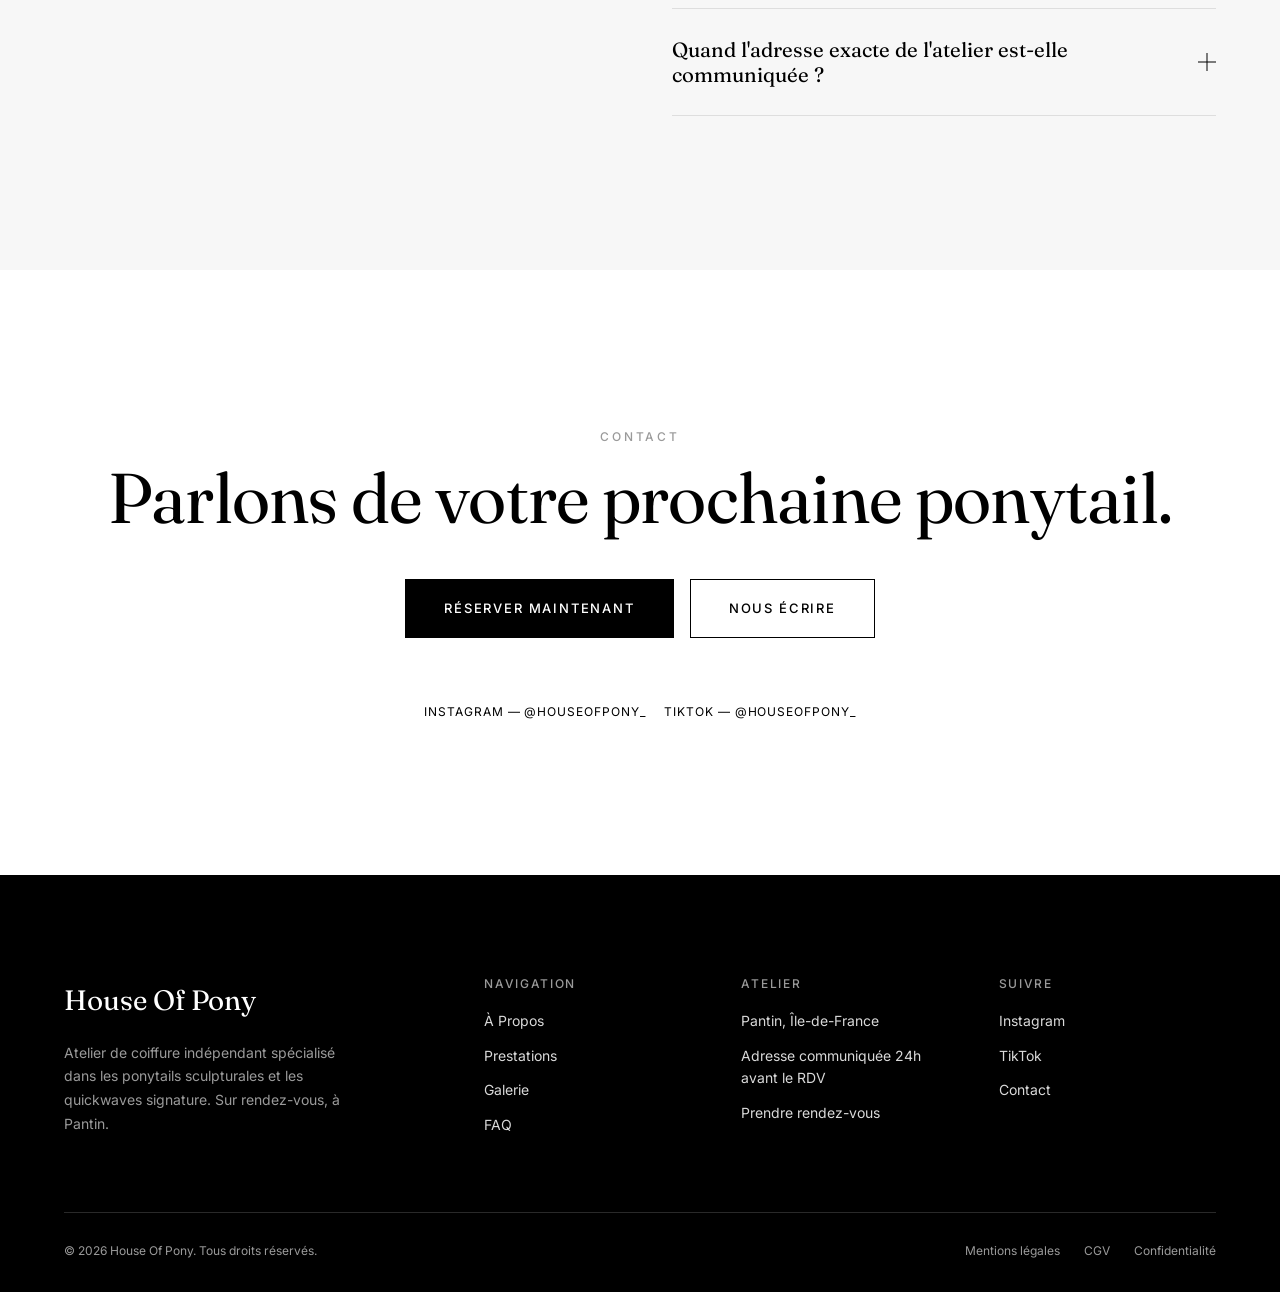
==== commit 7088d8e8: "Add L'Atelier du 8 inspired sections: hero pills, monogram badge, signature tiles" ====
--- a/index.html
+++ b/index.html
@@ -72,6 +72,10 @@
     <div class="media-ph" role="img" aria-label="Photographie éditoriale d'une ponytail sculpturale House Of Pony — à intégrer lors du prochain shooting professionnel">
       <span class="mono">House&nbsp;Of&nbsp;Pony</span>
     </div>
+    <div class="hero-pills">
+      <a href="prestations.html#ponytails">Ponytails</a>
+      <a href="prestations.html#quickwaves">Quickwaves</a>
+    </div>
     <div class="container hero-inner">
       <p class="eyebrow hero-eyebrow">Atelier de coiffure — Pantin — Sur rendez-vous</p>
       <h1>La queue de cheval, élevée au rang d'art.</h1>
@@ -91,6 +95,8 @@
       <span>Ponytails</span><span>Quickwaves</span><span>Ponylace</span><span>Buns sculptés</span><span>Sur-mesure</span><span>Pantin</span>
     </div>
   </div>
+
+  <div class="section-badge" aria-hidden="true">HOP</div>
 
   <!-- ABOUT -->
   <section class="section-pad">
@@ -120,6 +126,32 @@
     </div>
   </section>
 
+  <!-- SIGNATURE TILES -->
+  <section>
+    <div class="signature-grid" data-reveal>
+      <article class="signature-tile">
+        <div class="media-ph" role="img" aria-label="Ponytail Classique House Of Pony — photo à intégrer">
+          <span class="mono">Ponytail</span>
+          <div class="tile-cap">
+            <p class="eyebrow">Signature</p>
+            <h3>Ponytail Classique</h3>
+          </div>
+        </div>
+        <a href="reservation.html" class="tile-book">Réserver — Dès 35 €</a>
+      </article>
+      <article class="signature-tile">
+        <div class="media-ph light" role="img" aria-label="Half Up Crown Twist House Of Pony — photo à intégrer">
+          <span class="mono">Crown&nbsp;Twist</span>
+          <div class="tile-cap">
+            <p class="eyebrow">Signature</p>
+            <h3>Half Up Crown Twist</h3>
+          </div>
+        </div>
+        <a href="reservation.html" class="tile-book">Réserver — Dès 50 €</a>
+      </article>
+    </div>
+  </section>
+
   <hr class="rule">
 
   <!-- SERVICES PREVIEW -->
--- a/assets/css/style.css
+++ b/assets/css/style.css
@@ -0,0 +1,369 @@
+/* ==========================================================================
+   HOUSE OF PONY — Design System
+   Noir & Blanc absolu. Inspiré Saint Laurent / COS / Aesop / Bottega Veneta.
+   ========================================================================== */
+
+@import url('https://fonts.googleapis.com/css2?family=Fraunces:ital,opsz,wght@0,9..144,300;0,9..144,400;0,9..144,500;0,9..144,600;1,9..144,400&family=Inter:wght@300;400;500;600&display=swap');
+
+:root{
+  --black:#000000;
+  --white:#FFFFFF;
+  --grey-l:#F7F7F7;
+  --grey-d:#1A1A1A;
+  --grey-mid:#9A9A9A;
+  --line:rgba(0,0,0,0.1);
+  --line-inv:rgba(255,255,255,0.16);
+
+  --serif:'Fraunces', 'Playfair Display', serif;
+  --sans:'Inter', -apple-system, BlinkMacSystemFont, sans-serif;
+
+  --ease:cubic-bezier(.22,1,.36,1);
+  --dur-fast:.35s;
+  --dur:.6s;
+  --dur-slow:1s;
+
+  --container:1440px;
+  --gutter:clamp(20px, 5vw, 72px);
+  --nav-h:88px;
+}
+
+*,*::before,*::after{box-sizing:border-box;margin:0;padding:0}
+html{scroll-behavior:smooth}
+body{
+  background:var(--white);
+  color:var(--black);
+  font-family:var(--sans);
+  font-weight:400;
+  font-size:16px;
+  line-height:1.6;
+  -webkit-font-smoothing:antialiased;
+  -moz-osx-font-smoothing:grayscale;
+  overflow-x:hidden;
+}
+img{max-width:100%;display:block}
+a{color:inherit;text-decoration:none}
+ul{list-style:none}
+button{font-family:inherit;cursor:pointer;background:none;border:none;color:inherit}
+input,textarea,select{font-family:inherit;font-size:inherit;color:inherit}
+
+::selection{background:var(--black);color:var(--white)}
+
+.container{
+  max-width:var(--container);
+  margin:0 auto;
+  padding-left:var(--gutter);
+  padding-right:var(--gutter);
+}
+
+/* ---------- Typography ---------- */
+h1,h2,h3,h4{
+  font-family:var(--serif);
+  font-weight:400;
+  line-height:1.05;
+  letter-spacing:-0.01em;
+}
+.eyebrow{
+  font-family:var(--sans);
+  font-size:12px;
+  letter-spacing:.24em;
+  text-transform:uppercase;
+  font-weight:500;
+  color:var(--grey-mid);
+  display:inline-block;
+}
+.h-display{ font-size:clamp(3.2rem, 8.5vw, 8rem); }
+.h-xl{ font-size:clamp(2.4rem, 5.5vw, 5rem); }
+.h-lg{ font-size:clamp(1.9rem, 3.6vw, 3.2rem); }
+.h-md{ font-size:clamp(1.4rem, 2.2vw, 1.9rem); }
+.lede{
+  font-family:var(--serif);
+  font-style:italic;
+  font-weight:400;
+  font-size:clamp(1.15rem, 1.6vw, 1.5rem);
+  line-height:1.5;
+  color:var(--grey-d);
+}
+.body-l{ font-size:clamp(1rem, 1.15vw, 1.15rem); line-height:1.75; color:var(--grey-d); }
+.mono-num{ font-family:var(--sans); font-variant-numeric:tabular-nums; }
+
+/* ---------- Buttons ---------- */
+.btn{
+  display:inline-flex;
+  align-items:center;
+  justify-content:center;
+  gap:10px;
+  padding:18px 38px;
+  font-size:13px;
+  letter-spacing:.14em;
+  text-transform:uppercase;
+  font-weight:500;
+  border:1px solid var(--black);
+  transition:background var(--dur-fast) var(--ease), color var(--dur-fast) var(--ease), border-color var(--dur-fast) var(--ease);
+  white-space:nowrap;
+}
+.btn-primary{ background:var(--black); color:var(--white); }
+.btn-primary:hover{ background:var(--white); color:var(--black); }
+.btn-outline{ background:transparent; color:var(--black); }
+.btn-outline:hover{ background:var(--black); color:var(--white); }
+.btn-inverse{ border-color:var(--white); color:var(--white); background:transparent; }
+.btn-inverse:hover{ background:var(--white); color:var(--black); }
+.btn-inverse.filled{ background:var(--white); color:var(--black); }
+.btn-inverse.filled:hover{ background:transparent; color:var(--white); }
+.btn-sm{ padding:13px 26px; font-size:11px; }
+.btn-full{ width:100%; }
+
+.link-arrow{
+  display:inline-flex;
+  align-items:center;
+  gap:8px;
+  font-size:12px;
+  letter-spacing:.14em;
+  text-transform:uppercase;
+  font-weight:500;
+  border-bottom:1px solid currentColor;
+  padding-bottom:4px;
+  transition:gap var(--dur-fast) var(--ease), opacity var(--dur-fast) var(--ease);
+}
+.link-arrow:hover{ gap:14px; }
+.link-arrow svg{ width:14px; height:14px; transition:transform var(--dur-fast) var(--ease); }
+
+/* ---------- Nav ---------- */
+.nav{
+  position:fixed;
+  top:0; left:0; right:0;
+  z-index:900;
+  height:var(--nav-h);
+  display:flex;
+  align-items:center;
+  padding:0 var(--gutter);
+  mix-blend-mode:normal;
+  transition:background var(--dur) var(--ease), border-color var(--dur) var(--ease), transform var(--dur-fast) var(--ease);
+  border-bottom:1px solid transparent;
+}
+.nav.on-dark{ color:var(--white); }
+.nav.on-light{ color:var(--black); }
+.nav.scrolled{
+  background:rgba(255,255,255,.92);
+  backdrop-filter:blur(14px);
+  -webkit-backdrop-filter:blur(14px);
+  border-bottom:1px solid var(--line);
+  color:var(--black);
+}
+.nav.hide{ transform:translateY(-100%); }
+.nav-inner{
+  width:100%;
+  display:grid;
+  grid-template-columns:1fr auto 1fr;
+  align-items:center;
+  gap:24px;
+}
+.nav-logo{
+  font-family:var(--serif);
+  font-size:20px;
+  letter-spacing:.02em;
+}
+.nav-links{
+  display:flex;
+  gap:36px;
+  justify-content:center;
+}
+.nav-links a{
+  font-size:12px;
+  letter-spacing:.12em;
+  text-transform:uppercase;
+  font-weight:500;
+  position:relative;
+  padding-bottom:6px;
+}
+.nav-links a::after{
+  content:'';
+  position:absolute;
+  left:0; bottom:0;
+  width:0; height:1px;
+  background:currentColor;
+  transition:width var(--dur-fast) var(--ease);
+}
+.nav-links a:hover::after,
+.nav-links a.active::after{ width:100%; }
+.nav-cta{
+  display:flex;
+  justify-content:flex-end;
+  align-items:center;
+  gap:20px;
+}
+.nav-burger{
+  display:none;
+  width:26px; height:18px;
+  position:relative;
+  z-index:1200;
+}
+.nav-burger span{
+  position:absolute;
+  left:0; right:0;
+  height:1px;
+  background:currentColor;
+  transition:transform var(--dur-fast) var(--ease), opacity var(--dur-fast) var(--ease), top var(--dur-fast) var(--ease);
+}
+.nav-burger span:nth-child(1){ top:0; }
+.nav-burger span:nth-child(2){ top:8px; }
+.nav-burger span:nth-child(3){ top:16px; }
+.nav-burger.open span:nth-child(1){ top:8px; transform:rotate(45deg); }
+.nav-burger.open span:nth-child(2){ opacity:0; }
+.nav-burger.open span:nth-child(3){ top:8px; transform:rotate(-45deg); }
+
+.mobile-menu{
+  position:fixed;
+  inset:0;
+  background:var(--black);
+  color:var(--white);
+  z-index:1100;
+  display:flex;
+  flex-direction:column;
+  justify-content:center;
+  padding:100px var(--gutter) 100px;
+  transform:translateY(-100%);
+  transition:transform var(--dur) var(--ease);
+  overflow-y:auto;
+}
+.mobile-menu.open{ transform:translateY(0); }
+.mobile-menu nav{ display:flex; flex-direction:column; gap:min(20px, 2.5vh); margin:auto 0; }
+.mobile-menu nav a{ font-family:var(--serif); font-size:clamp(1.6rem,7vw,3rem); font-weight:400; }
+.mobile-menu .mm-foot{ position:absolute; bottom:48px; left:var(--gutter); right:var(--gutter); display:flex; justify-content:space-between; font-size:12px; letter-spacing:.1em; text-transform:uppercase; color:var(--grey-mid); }
+
+/* ---------- Media placeholder (no real photography yet) ---------- */
+.media-ph{
+  position:relative;
+  overflow:hidden;
+  background:
+    radial-gradient(120% 140% at 15% 10%, #3a3a3a 0%, #161616 46%, #000 100%);
+  display:flex;
+  align-items:center;
+  justify-content:center;
+}
+.media-ph::before{
+  content:'';
+  position:absolute; inset:0;
+  background-image:url("data:image/svg+xml,%3Csvg xmlns='http://www.w3.org/2000/svg' width='120' height='120'%3E%3Cfilter id='n'%3E%3CfeTurbulence type='fractalNoise' baseFrequency='0.9' numOctaves='2' stitchTiles='stitch'/%3E%3C/filter%3E%3Crect width='100%25' height='100%25' filter='url(%23n)' opacity='0.35'/%3E%3C/svg%3E");
+  mix-blend-mode:overlay;
+  opacity:.5;
+}
+.media-ph .mono{
+  position:relative;
+  font-family:var(--serif);
+  font-style:italic;
+  font-size:clamp(1.4rem,3vw,2.4rem);
+  color:rgba(255,255,255,.5);
+  letter-spacing:.02em;
+}
+.media-ph.light{
+  background:radial-gradient(120% 140% at 85% 10%, #fdfdfd 0%, #ececec 55%, #dcdcdc 100%);
+}
+.media-ph.light .mono{ color:rgba(0,0,0,.28); }
+.media-ph.light::before{ mix-blend-mode:multiply; opacity:.25; }
+
+/* ---------- Section rhythm ---------- */
+section{ position:relative; }
+.section-pad{ padding:clamp(80px,12vw,160px) 0; }
+.section-head{
+  display:flex;
+  justify-content:space-between;
+  align-items:flex-end;
+  gap:40px;
+  margin-bottom:clamp(48px,6vw,88px);
+  flex-wrap:wrap;
+}
+.section-head .eyebrow{ margin-bottom:18px; }
+.rule{ height:1px; background:var(--line); border:none; width:100%; }
+.rule-inv{ background:var(--line-inv); }
+
+/* ---------- Reveal animation ---------- */
+[data-reveal]{
+  opacity:0;
+  transform:translateY(28px);
+  transition:opacity 1s var(--ease), transform 1s var(--ease);
+}
+[data-reveal].in-view{ opacity:1; transform:translateY(0); }
+[data-reveal-delay="1"]{ transition-delay:.08s; }
+[data-reveal-delay="2"]{ transition-delay:.16s; }
+[data-reveal-delay="3"]{ transition-delay:.24s; }
+[data-reveal-delay="4"]{ transition-delay:.32s; }
+
+/* ---------- Footer ---------- */
+.footer{
+  background:var(--black);
+  color:var(--white);
+  padding:clamp(64px,8vw,110px) 0 32px;
+}
+.footer-top{
+  display:grid;
+  grid-template-columns:1.4fr .8fr .8fr .8fr;
+  gap:40px;
+  padding-bottom:64px;
+  border-bottom:1px solid var(--line-inv);
+}
+.footer-brand{ font-family:var(--serif); font-size:28px; margin-bottom:18px; }
+.footer-tag{ color:var(--grey-mid); font-size:14px; max-width:32ch; line-height:1.7; }
+.footer-col h4{ font-family:var(--sans); font-size:12px; letter-spacing:.14em; text-transform:uppercase; font-weight:500; color:var(--grey-mid); margin-bottom:20px; }
+.footer-col a, .footer-col p{ display:block; font-size:14px; color:var(--white); margin-bottom:12px; opacity:.85; transition:opacity var(--dur-fast) var(--ease); }
+.footer-col a:hover{ opacity:1; }
+.footer-bottom{
+  display:flex;
+  justify-content:space-between;
+  align-items:center;
+  padding-top:28px;
+  font-size:12px;
+  color:var(--grey-mid);
+  flex-wrap:wrap;
+  gap:16px;
+}
+.footer-bottom a{ color:var(--grey-mid); }
+.footer-bottom a:hover{ color:var(--white); }
+.footer-legal{ display:flex; gap:24px; flex-wrap:wrap; }
+
+/* ---------- Page hero (inner pages) ---------- */
+.page-hero{
+  padding:calc(var(--nav-h) + 90px) 0 70px;
+  border-bottom:1px solid var(--line);
+}
+.breadcrumb{
+  display:flex; gap:8px; align-items:center;
+  font-size:12px; letter-spacing:.06em; color:var(--grey-mid);
+  margin-bottom:28px;
+  text-transform:uppercase;
+}
+.breadcrumb a:hover{ color:var(--black); }
+
+/* ---------- Utilities ---------- */
+.center{ text-align:center; }
+.mt-xs{ margin-top:12px; } .mt-s{ margin-top:24px; } .mt-m{ margin-top:40px; } .mt-l{ margin-top:64px; } .mt-xl{ margin-top:100px; }
+.grid-2{ display:grid; grid-template-columns:1fr 1fr; gap:clamp(24px,5vw,64px); }
+.grid-3{ display:grid; grid-template-columns:repeat(3,1fr); gap:clamp(20px,3vw,40px); }
+.grid-4{ display:grid; grid-template-columns:repeat(4,1fr); gap:clamp(20px,3vw,32px); }
+@media(max-width:980px){
+  .grid-2,.grid-3,.grid-4{ grid-template-columns:1fr; }
+  .footer-top{ grid-template-columns:1fr 1fr; }
+}
+@media(max-width:640px){
+  .footer-top{ grid-template-columns:1fr; gap:40px; }
+}
+
+/* ---------- Responsive nav ---------- */
+@media(max-width:900px){
+  .nav-links{ display:none; }
+  .nav-burger{ display:block; }
+  .nav-cta .btn{ display:none; }
+}
+
+/* ---------- Skip link ---------- */
+.skip-link{
+  position:absolute; left:-9999px; top:0;
+  background:var(--black); color:var(--white);
+  padding:14px 22px; z-index:2000; font-size:13px;
+}
+.skip-link:focus{ left:var(--gutter); top:12px; }
+
+/* ---------- Focus visibility ---------- */
+a:focus-visible, button:focus-visible, input:focus-visible, textarea:focus-visible{
+  outline:2px solid var(--black);
+  outline-offset:3px;
+}
--- a/assets/css/components.css
+++ b/assets/css/components.css
@@ -0,0 +1,348 @@
+/* ==========================================================================
+   HOUSE OF PONY — Components
+   ========================================================================== */
+
+/* ---------- Hero ---------- */
+.hero{
+  position:relative;
+  height:100svh;
+  min-height:640px;
+  display:flex;
+  align-items:flex-end;
+  color:var(--white);
+  overflow:hidden;
+}
+.hero .media-ph{ position:absolute; inset:0; }
+.hero::after{
+  content:'';
+  position:absolute; inset:0;
+  background:linear-gradient(180deg, rgba(0,0,0,.15) 0%, rgba(0,0,0,.05) 35%, rgba(0,0,0,.75) 100%);
+  pointer-events:none;
+}
+.hero-inner{
+  position:relative;
+  z-index:2;
+  width:100%;
+  padding-bottom:clamp(56px,7vw,96px);
+}
+.hero-eyebrow{
+  color:rgba(255,255,255,.7);
+  margin-bottom:22px;
+}
+.hero h1{
+  font-size:clamp(3rem,8.5vw,7.6rem);
+  max-width:14ch;
+}
+.hero-sub{
+  margin-top:24px;
+  max-width:44ch;
+  font-family:var(--serif);
+  font-style:italic;
+  font-size:clamp(1.1rem,1.6vw,1.4rem);
+  color:rgba(255,255,255,.82);
+}
+.hero-actions{
+  display:flex;
+  gap:16px;
+  margin-top:44px;
+  flex-wrap:wrap;
+}
+.hero-scroll{
+  position:absolute;
+  right:var(--gutter);
+  bottom:44px;
+  z-index:2;
+  display:flex;
+  align-items:center;
+  gap:12px;
+  color:rgba(255,255,255,.7);
+  font-size:11px;
+  letter-spacing:.18em;
+  text-transform:uppercase;
+  writing-mode:vertical-rl;
+}
+.hero-scroll .line{
+  width:1px; height:56px;
+  background:rgba(255,255,255,.4);
+  position:relative;
+  overflow:hidden;
+}
+.hero-scroll .line::after{
+  content:'';
+  position:absolute; top:-100%; left:0; right:0; height:100%;
+  background:#fff;
+  animation:scrollLine 2.4s var(--ease) infinite;
+}
+@keyframes scrollLine{ 0%{top:-100%} 60%{top:100%} 100%{top:100%} }
+
+@media(max-width:640px){
+  .hero-scroll{ display:none; }
+}
+
+/* ---------- Marquee strip ---------- */
+.marquee{
+  border-top:1px solid var(--line);
+  border-bottom:1px solid var(--line);
+  padding:22px 0;
+  overflow:hidden;
+  white-space:nowrap;
+}
+.marquee-track{
+  display:inline-flex;
+  gap:64px;
+  animation:marquee 32s linear infinite;
+}
+.marquee-track span{
+  font-family:var(--serif);
+  font-style:italic;
+  font-size:clamp(1.1rem,2vw,1.6rem);
+  color:var(--grey-mid);
+  display:inline-flex;
+  align-items:center;
+  gap:64px;
+}
+.marquee-track span::after{ content:'—'; margin-left:64px; color:var(--line); }
+@keyframes marquee{ from{transform:translateX(0)} to{transform:translateX(-50%)} }
+
+/* ---------- About split ---------- */
+.about-figure{ position:relative; }
+.about-figure .media-ph{ aspect-ratio:4/5; }
+.about-figure .stat-card{
+  position:absolute;
+  bottom:-28px; right:-28px;
+  background:var(--black);
+  color:var(--white);
+  padding:28px 32px;
+  max-width:230px;
+}
+.about-figure .stat-card .n{ font-family:var(--serif); font-size:2.6rem; line-height:1; }
+.about-figure .stat-card .l{ font-size:11px; letter-spacing:.1em; text-transform:uppercase; color:var(--grey-mid); margin-top:8px; }
+.about-body{ display:flex; flex-direction:column; justify-content:center; }
+.about-values{ margin-top:44px; display:grid; grid-template-columns:1fr 1fr; gap:28px; }
+.about-values .val{ border-top:1px solid var(--line); padding-top:16px; }
+.about-values .val h4{ font-family:var(--serif); font-size:1.15rem; font-weight:400; margin-bottom:6px; }
+.about-values .val p{ font-size:13.5px; color:var(--grey-mid); line-height:1.6; }
+@media(max-width:980px){
+  .about-figure{ margin-bottom:56px; }
+  .about-figure .stat-card{ right:12px; }
+}
+
+/* ---------- Service cards ---------- */
+.svc-card{
+  position:relative;
+  border-top:1px solid var(--line);
+  padding:36px 0;
+  display:grid;
+  grid-template-columns:120px 1.6fr auto auto auto;
+  align-items:center;
+  gap:28px;
+  transition:padding-left var(--dur-fast) var(--ease);
+}
+.svc-card:last-child{ border-bottom:1px solid var(--line); }
+.svc-card:hover{ padding-left:14px; }
+.svc-thumb{ width:120px; height:120px; flex-shrink:0; }
+.svc-thumb .media-ph{ width:100%; height:100%; }
+.svc-thumb .mono{ font-size:1rem; }
+.svc-name{ font-family:var(--serif); font-size:clamp(1.3rem,2vw,1.7rem); font-weight:400; }
+.svc-desc{ font-size:13.5px; color:var(--grey-mid); margin-top:6px; max-width:46ch; line-height:1.6; }
+.svc-duration{ font-size:12px; letter-spacing:.08em; text-transform:uppercase; color:var(--grey-mid); white-space:nowrap; }
+.svc-price{ font-family:var(--serif); font-size:1.5rem; white-space:nowrap; }
+@media(max-width:900px){
+  .svc-card{ grid-template-columns:80px 1fr; grid-template-areas:"thumb name" "thumb meta" "thumb cta"; row-gap:10px; }
+  .svc-thumb{ grid-area:thumb; width:80px; height:80px; }
+  .svc-name{ grid-area:name; }
+  .svc-desc{ display:none; }
+  .svc-duration{ grid-area:meta; }
+  .svc-price{ grid-area:meta; justify-self:end; }
+  .svc-cta{ grid-area:cta; }
+}
+
+/* Full prestations cards (prestations.html) */
+.svc-grid{ display:grid; grid-template-columns:repeat(2,1fr); gap:1px; background:var(--line); border:1px solid var(--line); }
+.svc-tile{ background:var(--white); padding:44px; display:flex; flex-direction:column; }
+.svc-tile .media-ph{ aspect-ratio:5/4; margin-bottom:28px; }
+.svc-tile .top{ display:flex; justify-content:space-between; align-items:flex-start; gap:16px; margin-bottom:10px; }
+.svc-tile h3{ font-family:var(--serif); font-size:1.6rem; font-weight:400; }
+.svc-tile .price{ font-family:var(--serif); font-size:1.6rem; white-space:nowrap; }
+.svc-tile .meta{ font-size:11px; letter-spacing:.1em; text-transform:uppercase; color:var(--grey-mid); margin-bottom:16px; }
+.svc-tile p{ font-size:14px; color:var(--grey-d); line-height:1.7; margin-bottom:28px; flex-grow:1; }
+@media(max-width:820px){ .svc-grid{ grid-template-columns:1fr; } }
+
+/* ---------- Gallery masonry ---------- */
+.masonry{
+  columns:3 280px;
+  column-gap:20px;
+}
+.masonry-item{
+  break-inside:avoid;
+  margin-bottom:20px;
+  cursor:zoom-in;
+  position:relative;
+  overflow:hidden;
+}
+.masonry-item .media-ph{ width:100%; transition:transform 1.2s var(--ease); }
+.masonry-item:hover .media-ph{ transform:scale(1.04); }
+.masonry-item .cap{
+  position:absolute; left:0; right:0; bottom:0;
+  padding:18px;
+  color:#fff;
+  font-size:11px; letter-spacing:.1em; text-transform:uppercase;
+  background:linear-gradient(0deg, rgba(0,0,0,.55), transparent);
+  opacity:0;
+  transition:opacity var(--dur-fast) var(--ease);
+}
+.masonry-item:hover .cap{ opacity:1; }
+.gal-filter{ display:flex; gap:10px; flex-wrap:wrap; margin-bottom:40px; }
+.gal-filter button{
+  padding:10px 20px;
+  font-size:11px; letter-spacing:.1em; text-transform:uppercase;
+  border:1px solid var(--line);
+  transition:background var(--dur-fast) var(--ease), color var(--dur-fast) var(--ease), border-color var(--dur-fast) var(--ease);
+}
+.gal-filter button.active, .gal-filter button:hover{ background:var(--black); color:var(--white); border-color:var(--black); }
+
+.lightbox{
+  position:fixed; inset:0; z-index:1500;
+  background:rgba(0,0,0,.96);
+  display:flex; align-items:center; justify-content:center;
+  opacity:0; pointer-events:none;
+  transition:opacity var(--dur-fast) var(--ease);
+}
+.lightbox.open{ opacity:1; pointer-events:auto; }
+.lightbox .media-ph{ width:min(72vw,900px); height:min(80vh,900px); }
+.lightbox-close, .lightbox-prev, .lightbox-next{
+  position:absolute; color:#fff; z-index:2;
+}
+.lightbox-close{ top:32px; right:var(--gutter); font-size:13px; letter-spacing:.1em; text-transform:uppercase; display:flex; align-items:center; gap:8px; }
+.lightbox-prev{ left:var(--gutter); top:50%; transform:translateY(-50%); }
+.lightbox-next{ right:var(--gutter); top:50%; transform:translateY(-50%); }
+.lightbox-prev svg, .lightbox-next svg{ width:28px; height:28px; }
+.lightbox-count{ position:absolute; bottom:32px; left:50%; transform:translateX(-50%); color:rgba(255,255,255,.6); font-size:12px; letter-spacing:.1em; }
+@media(max-width:640px){ .masonry{ columns:1 100%; } }
+
+/* ---------- Testimonials ---------- */
+.testi-track{
+  display:flex;
+  gap:1px;
+  background:var(--line);
+  border-top:1px solid var(--line);
+  border-bottom:1px solid var(--line);
+  overflow-x:auto;
+  scroll-snap-type:x mandatory;
+  -ms-overflow-style:none;
+  scrollbar-width:none;
+}
+.testi-track::-webkit-scrollbar{ display:none; }
+.testi-card{
+  flex:0 0 min(420px,86vw);
+  background:var(--white);
+  padding:44px 40px;
+  scroll-snap-align:start;
+}
+.testi-stars{ display:flex; gap:4px; margin-bottom:22px; }
+.testi-stars svg{ width:14px; height:14px; }
+.testi-card p{ font-family:var(--serif); font-style:italic; font-size:1.15rem; line-height:1.6; margin-bottom:26px; }
+.testi-who{ display:flex; align-items:center; gap:12px; }
+.testi-avatar{ width:40px; height:40px; border-radius:50%; }
+.testi-name{ font-size:13px; font-weight:500; }
+.testi-svc{ font-size:12px; color:var(--grey-mid); }
+.testi-empty{
+  border:1px solid var(--line);
+  padding:64px 40px;
+  text-align:center;
+}
+.testi-empty .eyebrow{ margin-bottom:16px; }
+.testi-empty p{ max-width:48ch; margin:0 auto; color:var(--grey-mid); }
+.testi-nav{ display:flex; gap:12px; margin-top:32px; justify-content:flex-end; }
+.testi-nav button{ width:48px; height:48px; border:1px solid var(--line); display:flex; align-items:center; justify-content:center; transition:background var(--dur-fast) var(--ease), color var(--dur-fast) var(--ease); }
+.testi-nav button:hover{ background:var(--black); color:var(--white); }
+.testi-nav svg{ width:16px; height:16px; }
+
+/* ---------- Booking steps ---------- */
+.steps{ display:grid; grid-template-columns:repeat(5,1fr); gap:1px; background:var(--line-inv); border:1px solid var(--line-inv); }
+.step{ background:var(--black); color:var(--white); padding:40px 28px; }
+.step .num{ font-family:var(--serif); font-style:italic; font-size:2.2rem; color:var(--grey-mid); }
+.step h4{ font-family:var(--serif); font-size:1.25rem; font-weight:400; margin-top:22px; margin-bottom:10px; }
+.step p{ font-size:13px; color:var(--grey-mid); line-height:1.6; }
+@media(max-width:980px){ .steps{ grid-template-columns:1fr 1fr; } }
+@media(max-width:560px){ .steps{ grid-template-columns:1fr; } }
+
+/* ---------- FAQ accordion ---------- */
+.faq-cats{ display:flex; gap:10px; flex-wrap:wrap; margin-bottom:50px; }
+.faq-cats button{
+  padding:10px 20px;
+  font-size:11px; letter-spacing:.1em; text-transform:uppercase;
+  border:1px solid var(--line);
+  transition:background var(--dur-fast) var(--ease), color var(--dur-fast) var(--ease), border-color var(--dur-fast) var(--ease);
+}
+.faq-cats button.active, .faq-cats button:hover{ background:var(--black); color:var(--white); border-color:var(--black); }
+.faq-item{ border-top:1px solid var(--line); }
+.faq-item:last-child{ border-bottom:1px solid var(--line); }
+.faq-q{
+  width:100%;
+  display:flex; justify-content:space-between; align-items:center;
+  padding:28px 0;
+  text-align:left;
+  font-family:var(--serif);
+  font-size:clamp(1.05rem,1.6vw,1.35rem);
+  font-weight:400;
+  gap:24px;
+}
+.faq-q .plus{ position:relative; width:18px; height:18px; flex-shrink:0; }
+.faq-q .plus::before, .faq-q .plus::after{ content:''; position:absolute; background:var(--black); transition:transform var(--dur-fast) var(--ease); }
+.faq-q .plus::before{ left:0; top:50%; width:100%; height:1px; transform:translateY(-50%); }
+.faq-q .plus::after{ top:0; left:50%; width:1px; height:100%; transform:translateX(-50%); }
+.faq-item.open .plus::after{ transform:translateX(-50%) rotate(90deg); opacity:0; }
+.faq-a{ max-height:0; overflow:hidden; transition:max-height .5s var(--ease); }
+.faq-a-inner{ padding-bottom:28px; max-width:70ch; font-size:14.5px; color:var(--grey-mid); line-height:1.75; }
+.faq-item.open .faq-a{ max-height:400px; }
+
+/* ---------- Pricing / conditions strip ---------- */
+.cond-grid{ display:grid; grid-template-columns:repeat(4,1fr); gap:1px; background:var(--line); border:1px solid var(--line); }
+.cond-item{ background:var(--white); padding:32px 26px; display:flex; flex-direction:column; gap:14px; }
+.cond-item svg{ width:22px; height:22px; }
+.cond-item span{ font-size:13px; line-height:1.5; }
+@media(max-width:820px){ .cond-grid{ grid-template-columns:1fr 1fr; } }
+@media(max-width:480px){ .cond-grid{ grid-template-columns:1fr; } }
+
+/* ---------- Contact ---------- */
+.contact-grid{ display:grid; grid-template-columns:1fr 1fr; gap:clamp(40px,6vw,90px); }
+.form-row{ margin-bottom:26px; }
+.form-row label{ display:block; font-size:11px; letter-spacing:.1em; text-transform:uppercase; color:var(--grey-mid); margin-bottom:10px; }
+.form-row input, .form-row select, .form-row textarea{
+  width:100%;
+  border:none;
+  border-bottom:1px solid var(--line);
+  padding:12px 0;
+  background:transparent;
+  transition:border-color var(--dur-fast) var(--ease);
+}
+.form-row input:focus, .form-row select:focus, .form-row textarea:focus{ border-color:var(--black); outline:none; }
+.form-row textarea{ resize:vertical; min-height:110px; }
+.form-2col{ display:grid; grid-template-columns:1fr 1fr; gap:24px; }
+.form-note{ font-size:12px; color:var(--grey-mid); margin-top:18px; line-height:1.6; }
+.contact-info-item{ display:flex; gap:20px; padding:26px 0; border-top:1px solid var(--line); }
+.contact-info-item:last-child{ border-bottom:1px solid var(--line); }
+.contact-info-item svg{ width:20px; height:20px; flex-shrink:0; margin-top:2px; }
+.contact-info-item h4{ font-size:12px; letter-spacing:.08em; text-transform:uppercase; color:var(--grey-mid); margin-bottom:6px; }
+.contact-info-item p, .contact-info-item a{ font-size:15px; }
+.map-frame{ aspect-ratio:16/9; margin-top:8px; }
+@media(max-width:900px){ .contact-grid{ grid-template-columns:1fr; } .form-2col{ grid-template-columns:1fr; } }
+
+/* ---------- Social floating proof strip ---------- */
+.social-strip{ display:flex; align-items:center; gap:18px; }
+.social-strip a{
+  display:flex; align-items:center; gap:8px;
+  font-size:12px; letter-spacing:.08em; text-transform:uppercase;
+  border-bottom:1px solid transparent;
+}
+.social-strip a:hover{ border-color:currentColor; }
+.social-strip svg{ width:16px; height:16px; }
+
+/* ---------- Legal pages ---------- */
+.legal-body h2{ font-size:1.4rem; margin-top:48px; margin-bottom:16px; font-weight:400; }
+.legal-body h2:first-child{ margin-top:0; }
+.legal-body p, .legal-body li{ font-size:14.5px; color:var(--grey-d); line-height:1.8; margin-bottom:14px; }
+.legal-body ul{ list-style:disc; padding-left:22px; }
+.legal-body strong{ font-weight:600; }
+.legal-updated{ color:var(--grey-mid); font-size:13px; margin-bottom:56px; }
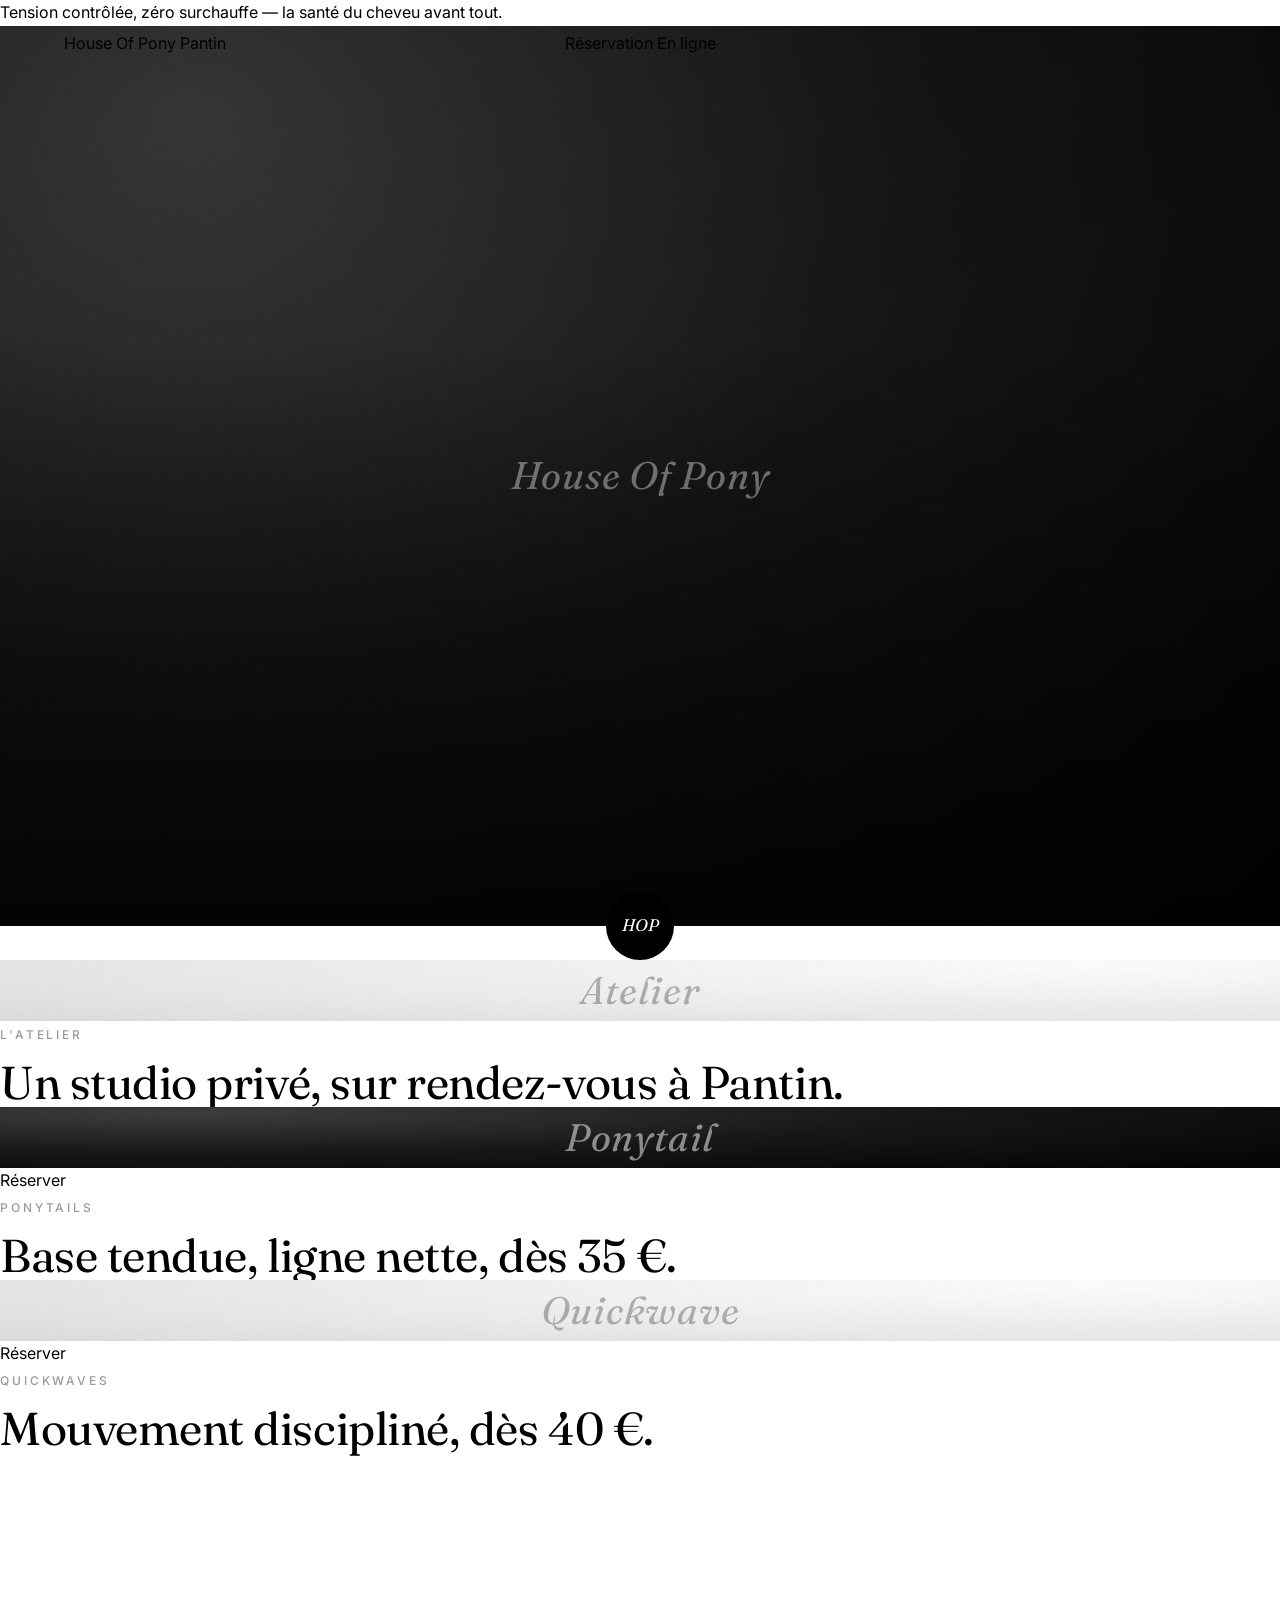
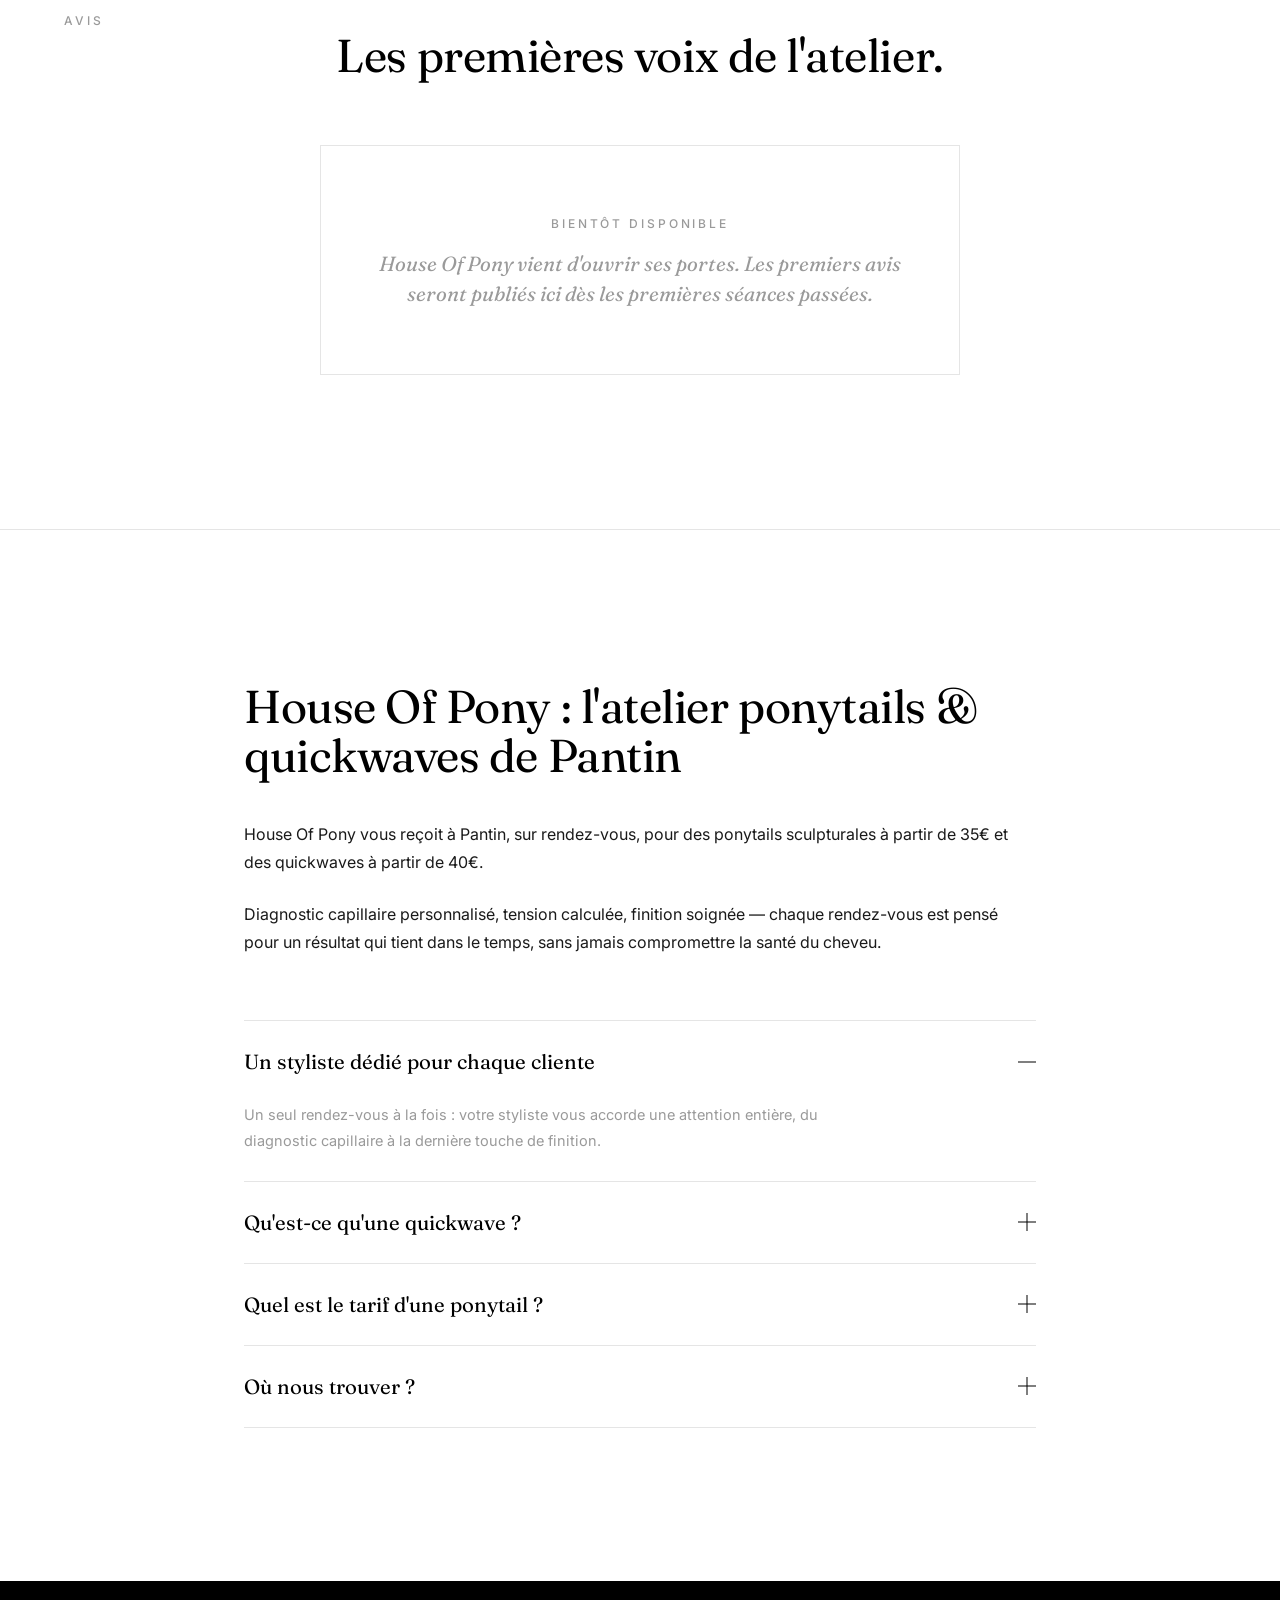
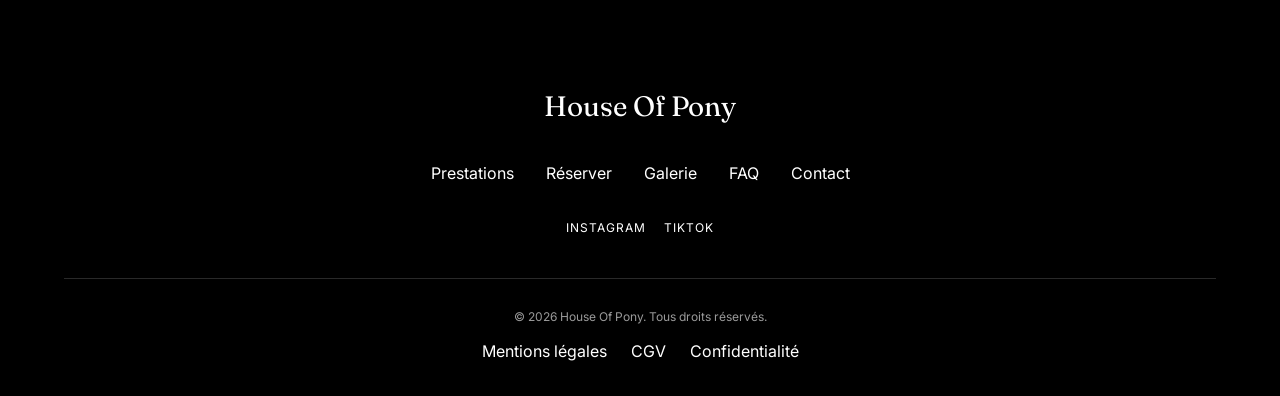
==== commit dbe98320: "Restructure homepage to mirror L'Atelier du 8 layout: minimal nav, announce bar, textless hero, diam" ====
--- a/index.html
+++ b/index.html
@@ -32,23 +32,21 @@
 <a href="#main" class="skip-link">Aller au contenu</a>
 
 <!-- NAV -->
-<header class="nav on-dark" id="siteNav">
+<header class="nav" id="siteNav">
   <div class="nav-inner">
-    <a href="index.html" class="nav-logo">House Of Pony</a>
-    <nav class="nav-links">
-      <a href="index.html" class="active">Accueil</a>
-      <a href="a-propos.html">À Propos</a>
-      <a href="prestations.html">Prestations</a>
-      <a href="galerie.html">Galerie</a>
-      <a href="faq.html">FAQ</a>
-      <a href="contact.html">Contact</a>
-    </nav>
-    <div class="nav-cta">
-      <a href="reservation.html" class="btn btn-inverse btn-sm">Réserver</a>
-      <button class="nav-burger" aria-label="Menu"><span></span><span></span><span></span></button>
-    </div>
+    <button class="nav-burger" aria-label="Menu"><span></span><span></span><span></span></button>
+    <a href="index.html" class="nav-logo-stack">
+      <span class="l1">House Of Pony</span>
+      <span class="l2">Pantin</span>
+    </a>
+    <a href="reservation.html" class="nav-reserve">
+      <span class="r1">Réservation</span>
+      <span class="r2">En ligne</span>
+    </a>
   </div>
 </header>
+
+<div class="announce-bar">Tension contrôlée, zéro surchauffe — la santé du cheveu avant tout.</div>
 
 <div class="mobile-menu">
   <nav>
@@ -72,181 +70,50 @@
     <div class="media-ph" role="img" aria-label="Photographie éditoriale d'une ponytail sculpturale House Of Pony — à intégrer lors du prochain shooting professionnel">
       <span class="mono">House&nbsp;Of&nbsp;Pony</span>
     </div>
-    <div class="hero-pills">
+    <div class="hero-cta-row">
       <a href="prestations.html#ponytails">Ponytails</a>
       <a href="prestations.html#quickwaves">Quickwaves</a>
     </div>
-    <div class="container hero-inner">
-      <p class="eyebrow hero-eyebrow">Atelier de coiffure — Pantin — Sur rendez-vous</p>
-      <h1>La queue de cheval, élevée au rang d'art.</h1>
-      <p class="hero-sub">Ponytails sculpturales et ondulations signature, façonnées à la main pour sublimer chaque texture de cheveux.</p>
-      <div class="hero-actions">
-        <a href="reservation.html" class="btn btn-inverse filled">Réserver maintenant</a>
-        <a href="prestations.html" class="btn btn-inverse">Découvrir les prestations</a>
-      </div>
-    </div>
-    <div class="hero-scroll"><span>Défiler</span><span class="line"></span></div>
   </section>
 
-  <!-- MARQUEE -->
-  <div class="marquee" aria-hidden="true">
-    <div class="marquee-track">
-      <span>Ponytails</span><span>Quickwaves</span><span>Ponylace</span><span>Buns sculptés</span><span>Sur-mesure</span><span>Pantin</span>
-      <span>Ponytails</span><span>Quickwaves</span><span>Ponylace</span><span>Buns sculptés</span><span>Sur-mesure</span><span>Pantin</span>
+  <div class="section-badge" aria-hidden="true"><span>HOP</span></div>
+
+  <!-- ATELIER -->
+  <section class="full-block">
+    <div class="media-ph light" role="img" aria-label="Intérieur de l'atelier House Of Pony — photo à intégrer">
+      <span class="mono">Atelier</span>
     </div>
-  </div>
-
-  <div class="section-badge" aria-hidden="true">HOP</div>
-
-  <!-- ABOUT -->
-  <section class="section-pad">
-    <div class="container grid-2">
-      <div class="about-figure" data-reveal>
-        <div class="media-ph light" role="img" aria-label="Portrait de la fondatrice House Of Pony en atelier — à intégrer lors du prochain shooting professionnel">
-          <span class="mono">Portrait</span>
-        </div>
-        <div class="stat-card">
-          <div class="n">7</div>
-          <div class="l">Techniques signature</div>
-        </div>
-      </div>
-      <div class="about-body">
-        <p class="eyebrow" data-reveal>À Propos</p>
-        <h2 class="h-lg" data-reveal data-reveal-delay="1">Un atelier pensé pour un seul geste, exécuté à la perfection.</h2>
-        <p class="lede mt-m" data-reveal data-reveal-delay="2">House Of Pony ne fait pas tout. House Of Pony fait une chose, et la fait mieux que quiconque.</p>
-        <p class="body-l mt-s" data-reveal data-reveal-delay="2">Ici, la ponytail n'est pas un basique qu'on exécute entre deux rendez-vous : c'est une discipline à part entière. Chaque base est tendue à la main, chaque ligne de départ travaillée au millimètre, chaque finition pensée pour tenir la distance — du bureau au dancefloor. La quickwave, elle, apporte le mouvement : une vague nette, disciplinée, sans jamais figer le cheveu.</p>
-        <p class="body-l mt-s" data-reveal data-reveal-delay="3">Le studio reçoit sur rendez-vous uniquement, à Pantin. L'adresse exacte est communiquée 24h avant chaque prestation — un choix assumé, pour préserver l'intimité de chaque séance.</p>
-        <div class="about-values" data-reveal data-reveal-delay="3">
-          <div class="val"><h4>Précision</h4><p>Une base tendue et nette, sans compromis sur la tenue.</p></div>
-          <div class="val"><h4>Exclusivité</h4><p>Un seul rendez-vous à la fois, une attention entière.</p></div>
-          <div class="val"><h4>Écoute</h4><p>Chaque texture, chaque implantation appelle sa propre méthode.</p></div>
-          <div class="val"><h4>Finition</h4><p>Le détail qui différencie un résultat correct d'un résultat signature.</p></div>
-        </div>
-      </div>
+    <div class="full-cap" data-reveal>
+      <p class="eyebrow">L'Atelier</p>
+      <h2 class="h-lg mt-xs">Un studio privé, sur rendez-vous à Pantin.</h2>
     </div>
   </section>
 
-  <!-- SIGNATURE TILES -->
-  <section>
-    <div class="signature-grid" data-reveal>
-      <article class="signature-tile">
-        <div class="media-ph" role="img" aria-label="Ponytail Classique House Of Pony — photo à intégrer">
-          <span class="mono">Ponytail</span>
-          <div class="tile-cap">
-            <p class="eyebrow">Signature</p>
-            <h3>Ponytail Classique</h3>
-          </div>
-        </div>
-        <a href="reservation.html" class="tile-book">Réserver — Dès 35 €</a>
-      </article>
-      <article class="signature-tile">
-        <div class="media-ph light" role="img" aria-label="Half Up Crown Twist House Of Pony — photo à intégrer">
-          <span class="mono">Crown&nbsp;Twist</span>
-          <div class="tile-cap">
-            <p class="eyebrow">Signature</p>
-            <h3>Half Up Crown Twist</h3>
-          </div>
-        </div>
-        <a href="reservation.html" class="tile-book">Réserver — Dès 50 €</a>
-      </article>
+  <!-- PONYTAILS TILE -->
+  <section class="full-block">
+    <div class="media-ph" role="img" aria-label="Ponytail sculpturale House Of Pony — photo à intégrer">
+      <span class="mono">Ponytail</span>
+    </div>
+    <a href="reservation.html" class="reserve-bar">Réserver</a>
+    <div class="full-cap" data-reveal>
+      <p class="eyebrow">Ponytails</p>
+      <h2 class="h-lg mt-xs">Base tendue, ligne nette, dès 35 €.</h2>
     </div>
   </section>
 
-  <hr class="rule">
-
-  <!-- SERVICES PREVIEW -->
-  <section class="section-pad">
-    <div class="container">
-      <div class="section-head">
-        <div>
-          <p class="eyebrow" data-reveal>Prestations</p>
-          <h2 class="h-lg" data-reveal data-reveal-delay="1">Sept techniques, un seul niveau d'exigence.</h2>
-        </div>
-        <a href="prestations.html" class="link-arrow" data-reveal>
-          Voir toutes les prestations
-          <svg viewBox="0 0 24 24" fill="none" stroke="currentColor" stroke-width="1.4"><path d="M5 12h14M13 6l6 6-6 6"/></svg>
-        </a>
-      </div>
-
-      <div data-reveal>
-        <div class="svc-card">
-          <div class="svc-thumb"><div class="media-ph"><span class="mono">01</span></div></div>
-          <div><div class="svc-name">Ponytail Classique</div><div class="svc-desc">Base lissée, ligne de départ nette, longueur tombante impeccable.</div></div>
-          <div class="svc-duration">3h15</div>
-          <div class="svc-price">35 €</div>
-          <a href="reservation.html" class="btn btn-outline btn-sm svc-cta">Réserver</a>
-        </div>
-        <div class="svc-card">
-          <div class="svc-thumb"><div class="media-ph"><span class="mono">02</span></div></div>
-          <div><div class="svc-name">Half Up Crown Twist</div><div class="svc-desc">Couronne twistée mi-hauteur, effet sculptural, longueurs libres.</div></div>
-          <div class="svc-duration">3h30</div>
-          <div class="svc-price">50 €</div>
-          <a href="reservation.html" class="btn btn-outline btn-sm svc-cta">Réserver</a>
-        </div>
-        <div class="svc-card">
-          <div class="svc-thumb"><div class="media-ph"><span class="mono">03</span></div></div>
-          <div><div class="svc-name">Bun x Frange</div><div class="svc-desc">Chignon sculpté associé à une frange structurée sur-mesure.</div></div>
-          <div class="svc-duration">3h</div>
-          <div class="svc-price">40 €</div>
-          <a href="reservation.html" class="btn btn-outline btn-sm svc-cta">Réserver</a>
-        </div>
-        <div class="svc-card">
-          <div class="svc-thumb"><div class="media-ph"><span class="mono">04</span></div></div>
-          <div><div class="svc-name">Ponylace</div><div class="svc-desc">Ponytail avec lace frontale pour une ligne de naissance invisible.</div></div>
-          <div class="svc-duration">3h</div>
-          <div class="svc-price">50 €</div>
-          <a href="reservation.html" class="btn btn-outline btn-sm svc-cta">Réserver</a>
-        </div>
-      </div>
-      <p class="mt-m" data-reveal><a href="prestations.html" class="link-arrow">Voir les 3 prestations supplémentaires (Quickwaves, Bun, Demi-tête frange)<svg viewBox="0 0 24 24" fill="none" stroke="currentColor" stroke-width="1.4"><path d="M5 12h14M13 6l6 6-6 6"/></svg></a></p>
+  <!-- QUICKWAVES TILE -->
+  <section class="full-block">
+    <div class="media-ph light" role="img" aria-label="Quickwaves House Of Pony — photo à intégrer">
+      <span class="mono">Quickwave</span>
+    </div>
+    <a href="reservation.html" class="reserve-bar">Réserver</a>
+    <div class="full-cap" data-reveal>
+      <p class="eyebrow">Quickwaves</p>
+      <h2 class="h-lg mt-xs">Mouvement discipliné, dès 40 €.</h2>
     </div>
   </section>
 
-  <!-- GALLERY PREVIEW -->
-  <section class="section-pad" style="background:var(--grey-l)">
-    <div class="container">
-      <div class="section-head">
-        <div>
-          <p class="eyebrow" data-reveal>Galerie</p>
-          <h2 class="h-lg" data-reveal data-reveal-delay="1">Le geste, en image.</h2>
-        </div>
-        <a href="galerie.html" class="link-arrow" data-reveal>
-          Voir la galerie complète
-          <svg viewBox="0 0 24 24" fill="none" stroke="currentColor" stroke-width="1.4"><path d="M5 12h14M13 6l6 6-6 6"/></svg>
-        </a>
-      </div>
-      <div class="grid-4" data-reveal>
-        <div class="media-ph" style="aspect-ratio:4/5"><span class="mono">01</span></div>
-        <div class="media-ph light" style="aspect-ratio:4/5"><span class="mono">02</span></div>
-        <div class="media-ph" style="aspect-ratio:4/5"><span class="mono">03</span></div>
-        <div class="media-ph light" style="aspect-ratio:4/5"><span class="mono">04</span></div>
-      </div>
-    </div>
-  </section>
-
-  <!-- BOOKING PROCESS -->
-  <section class="section-pad" style="background:var(--black); color:var(--white)">
-    <div class="container">
-      <div class="section-head">
-        <div>
-          <p class="eyebrow" data-reveal>Déroulement</p>
-          <h2 class="h-lg" data-reveal data-reveal-delay="1" style="color:var(--white)">Réserver en cinq étapes.</h2>
-        </div>
-      </div>
-      <div class="steps" data-reveal>
-        <div class="step"><div class="num">01</div><h4>Prestation</h4><p>Choisissez parmi les sept techniques signature de l'atelier.</p></div>
-        <div class="step"><div class="num">02</div><h4>Date</h4><p>Sélectionnez un créneau disponible dans le calendrier en ligne.</p></div>
-        <div class="step"><div class="num">03</div><h4>Heure</h4><p>Choisissez l'horaire qui convient le mieux à votre agenda.</p></div>
-        <div class="step"><div class="num">04</div><h4>Acompte</h4><p>Un acompte sécurise votre créneau et confirme la réservation.</p></div>
-        <div class="step"><div class="num">05</div><h4>Confirmation</h4><p>Adresse exacte et rappel envoyés automatiquement avant le rendez-vous.</p></div>
-      </div>
-      <div class="center mt-l" data-reveal>
-        <a href="reservation.html" class="btn btn-inverse filled">Réserver mon rendez-vous</a>
-      </div>
-    </div>
-  </section>
-
-  <!-- TESTIMONIALS -->
+  <!-- AVIS -->
   <section class="section-pad">
     <div class="container">
       <p class="eyebrow center" data-reveal>Avis</p>
@@ -260,49 +127,32 @@
     </div>
   </section>
 
-  <!-- FAQ PREVIEW -->
-  <section class="section-pad" style="background:var(--grey-l)">
-    <div class="container">
-      <div class="grid-2">
-        <div data-reveal>
-          <p class="eyebrow">FAQ</p>
-          <h2 class="h-lg mt-xs">Avant de réserver.</h2>
-          <p class="body-l mt-s">Les réponses aux questions les plus fréquentes sur l'acompte, l'entretien et le déroulement du rendez-vous.</p>
-          <a href="faq.html" class="link-arrow mt-m" style="display:inline-flex">
-            Consulter toute la FAQ
-            <svg viewBox="0 0 24 24" fill="none" stroke="currentColor" stroke-width="1.4"><path d="M5 12h14M13 6l6 6-6 6"/></svg>
-          </a>
+  <hr class="rule">
+
+  <!-- EDITORIAL TEXT BLOCK -->
+  <section class="section-pad">
+    <div class="container" style="max-width:920px">
+      <h2 class="h-lg" data-reveal>House Of Pony : l'atelier ponytails &amp; quickwaves de Pantin</h2>
+      <p class="body-l mt-m" data-reveal data-reveal-delay="1">House Of Pony vous reçoit à Pantin, sur rendez-vous, pour des ponytails sculpturales à partir de 35€ et des quickwaves à partir de 40€.</p>
+      <p class="body-l mt-s" data-reveal data-reveal-delay="1">Diagnostic capillaire personnalisé, tension calculée, finition soignée — chaque rendez-vous est pensé pour un résultat qui tient dans le temps, sans jamais compromettre la santé du cheveu.</p>
+
+      <div class="faq-list mt-l" data-reveal data-reveal-delay="2">
+        <div class="faq-item open">
+          <button class="faq-q"><span>Un styliste dédié pour chaque cliente</span><span class="plus"></span></button>
+          <div class="faq-a"><div class="faq-a-inner">Un seul rendez-vous à la fois : votre styliste vous accorde une attention entière, du diagnostic capillaire à la dernière touche de finition.</div></div>
         </div>
-        <div data-reveal data-reveal-delay="1">
-          <div class="faq-item open">
-            <button class="faq-q"><span>Faut-il verser un acompte pour réserver ?</span><span class="plus"></span></button>
-            <div class="faq-a"><div class="faq-a-inner">Oui, un acompte est demandé à la réservation pour confirmer votre créneau. Il est déduit du prix final de la prestation.</div></div>
-          </div>
-          <div class="faq-item">
-            <button class="faq-q"><span>Puis-je venir accompagnée ou avec mon enfant ?</span><span class="plus"></span></button>
-            <div class="faq-a"><div class="faq-a-inner">Oui — un accompagnant est le bienvenu, tout comme les bébés. L'atelier est également accessible aux personnes à mobilité réduite.</div></div>
-          </div>
-          <div class="faq-item">
-            <button class="faq-q"><span>Quand l'adresse exacte de l'atelier est-elle communiquée ?</span><span class="plus"></span></button>
-            <div class="faq-a"><div class="faq-a-inner">L'atelier se situe à Pantin. L'adresse précise vous est communiquée 24h avant votre rendez-vous, par message.</div></div>
-          </div>
+        <div class="faq-item">
+          <button class="faq-q"><span>Qu'est-ce qu'une quickwave ?</span><span class="plus"></span></button>
+          <div class="faq-a"><div class="faq-a-inner">La quickwave est une technique d'ondulation rapide qui redonne du mouvement au cheveu sans le figer, sur l'ensemble ou la moitié de la chevelure.</div></div>
         </div>
-      </div>
-    </div>
-  </section>
-
-  <!-- CONTACT CTA -->
-  <section class="section-pad center">
-    <div class="container">
-      <p class="eyebrow" data-reveal>Contact</p>
-      <h2 class="h-xl mt-xs" data-reveal data-reveal-delay="1">Parlons de votre prochaine ponytail.</h2>
-      <div class="hero-actions center" style="justify-content:center" data-reveal data-reveal-delay="2">
-        <a href="reservation.html" class="btn btn-primary">Réserver maintenant</a>
-        <a href="contact.html" class="btn btn-outline">Nous écrire</a>
-      </div>
-      <div class="social-strip center mt-l" style="justify-content:center" data-reveal data-reveal-delay="3">
-        <a href="https://instagram.com/houseofpony_" target="_blank" rel="noopener">Instagram — @houseofpony_</a>
-        <a href="https://tiktok.com/@houseofpony_" target="_blank" rel="noopener">TikTok — @houseofpony_</a>
+        <div class="faq-item">
+          <button class="faq-q"><span>Quel est le tarif d'une ponytail ?</span><span class="plus"></span></button>
+          <div class="faq-a"><div class="faq-a-inner">Les prestations démarrent à 35€ pour une Ponytail Classique et à 40€ pour une Demi-Tête Quickwaves. Le tarif varie selon la technique choisie — détail complet sur la page Prestations.</div></div>
+        </div>
+        <div class="faq-item">
+          <button class="faq-q"><span>Où nous trouver ?</span><span class="plus"></span></button>
+          <div class="faq-a"><div class="faq-a-inner">L'atelier est situé à Pantin. L'adresse exacte est communiquée par message 24h avant votre rendez-vous.</div></div>
+        </div>
       </div>
     </div>
   </section>
@@ -311,39 +161,26 @@
 
 <!-- FOOTER -->
 <footer class="footer">
-  <div class="container">
-    <div class="footer-top">
-      <div>
-        <div class="footer-brand">House Of Pony</div>
-        <p class="footer-tag">Atelier de coiffure indépendant spécialisé dans les ponytails sculpturales et les quickwaves signature. Sur rendez-vous, à Pantin.</p>
-      </div>
-      <div class="footer-col">
-        <h4>Navigation</h4>
-        <a href="a-propos.html">À Propos</a>
-        <a href="prestations.html">Prestations</a>
-        <a href="galerie.html">Galerie</a>
-        <a href="faq.html">FAQ</a>
-      </div>
-      <div class="footer-col">
-        <h4>Atelier</h4>
-        <p>Pantin, Île-de-France</p>
-        <p>Adresse communiquée 24h avant le RDV</p>
-        <a href="reservation.html">Prendre rendez-vous</a>
-      </div>
-      <div class="footer-col">
-        <h4>Suivre</h4>
-        <a href="https://instagram.com/houseofpony_" target="_blank" rel="noopener">Instagram</a>
-        <a href="https://tiktok.com/@houseofpony_" target="_blank" rel="noopener">TikTok</a>
-        <a href="contact.html">Contact</a>
-      </div>
+  <div class="container center">
+    <div class="footer-brand">House Of Pony</div>
+    <nav style="display:flex; justify-content:center; gap:32px; flex-wrap:wrap; margin:32px 0" aria-label="Navigation pied de page">
+      <a href="prestations.html">Prestations</a>
+      <a href="reservation.html">Réserver</a>
+      <a href="galerie.html">Galerie</a>
+      <a href="faq.html">FAQ</a>
+      <a href="contact.html">Contact</a>
+    </nav>
+    <div class="social-strip center mt-s" style="justify-content:center">
+      <a href="https://instagram.com/houseofpony_" target="_blank" rel="noopener">Instagram</a>
+      <a href="https://tiktok.com/@houseofpony_" target="_blank" rel="noopener">TikTok</a>
     </div>
-    <div class="footer-bottom">
+    <div class="footer-bottom" style="justify-content:center; border-top:1px solid var(--line-inv); margin-top:40px">
       <span>&copy; <span data-year></span> House Of Pony. Tous droits réservés.</span>
-      <div class="footer-legal">
-        <a href="mentions-legales.html">Mentions légales</a>
-        <a href="cgv.html">CGV</a>
-        <a href="confidentialite.html">Confidentialité</a>
-      </div>
+    </div>
+    <div class="footer-legal" style="justify-content:center; margin-top:12px">
+      <a href="mentions-legales.html">Mentions légales</a>
+      <a href="cgv.html">CGV</a>
+      <a href="confidentialite.html">Confidentialité</a>
     </div>
   </div>
 </footer>
--- a/assets/css/components.css
+++ b/assets/css/components.css
@@ -78,6 +78,86 @@
 @media(max-width:640px){
   .hero-scroll{ display:none; }
 }
+
+/* ---------- Hero quick-link pills ---------- */
+.hero-pills{
+  position:absolute;
+  z-index:2;
+  right:var(--gutter);
+  top:50%;
+  transform:translateY(-50%);
+  display:flex;
+  flex-direction:column;
+  gap:14px;
+  align-items:flex-end;
+}
+.hero-pills a{
+  padding:15px 30px;
+  border-radius:999px;
+  border:1px solid rgba(255,255,255,.55);
+  background:rgba(0,0,0,.28);
+  backdrop-filter:blur(8px);
+  -webkit-backdrop-filter:blur(8px);
+  color:#fff;
+  font-size:11px;
+  letter-spacing:.16em;
+  text-transform:uppercase;
+  font-weight:500;
+  white-space:nowrap;
+  transition:background var(--dur-fast) var(--ease), color var(--dur-fast) var(--ease), border-color var(--dur-fast) var(--ease);
+}
+.hero-pills a:hover{ background:#fff; color:var(--black); border-color:#fff; }
+@media(max-width:900px){
+  .hero-pills{ position:static; transform:none; flex-direction:row; flex-wrap:wrap; margin-top:28px; align-items:flex-start; }
+}
+
+/* ---------- Circular monogram divider ---------- */
+.section-badge{
+  position:relative;
+  z-index:3;
+  width:68px; height:68px;
+  border-radius:50%;
+  background:var(--black);
+  color:var(--white);
+  display:flex; align-items:center; justify-content:center;
+  font-family:var(--serif);
+  font-style:italic;
+  font-size:1.05rem;
+  margin:-34px auto 0;
+}
+
+/* ---------- Signature editorial tiles ---------- */
+.signature-grid{ display:grid; grid-template-columns:1fr 1fr; gap:1px; background:var(--line); }
+.signature-tile{ position:relative; display:flex; flex-direction:column; background:var(--white); }
+.signature-tile .media-ph{ aspect-ratio:3/4; }
+.signature-tile .media-ph::after{
+  content:'';
+  position:absolute; inset:0;
+  background:linear-gradient(0deg, rgba(0,0,0,.7) 0%, rgba(0,0,0,0) 45%);
+}
+.signature-tile .tile-cap{
+  position:absolute;
+  left:28px; right:28px; bottom:24px;
+  z-index:2;
+  color:#fff;
+}
+.signature-tile .tile-cap .eyebrow{ color:rgba(255,255,255,.75); margin-bottom:8px; }
+.signature-tile .tile-cap h3{ font-family:var(--serif); font-size:clamp(1.5rem,2.4vw,2.1rem); font-weight:400; color:#fff; }
+.signature-tile .tile-book{
+  display:block;
+  width:100%;
+  padding:20px;
+  text-align:center;
+  background:var(--black);
+  color:var(--white);
+  font-size:12px;
+  letter-spacing:.16em;
+  text-transform:uppercase;
+  font-weight:500;
+  transition:background var(--dur-fast) var(--ease), color var(--dur-fast) var(--ease);
+}
+.signature-tile .tile-book:hover{ background:var(--white); color:var(--black); }
+@media(max-width:820px){ .signature-grid{ grid-template-columns:1fr; } }
 
 /* ---------- Marquee strip ---------- */
 .marquee{
@@ -159,7 +239,7 @@
 
 /* Full prestations cards (prestations.html) */
 .svc-grid{ display:grid; grid-template-columns:repeat(2,1fr); gap:1px; background:var(--line); border:1px solid var(--line); }
-.svc-tile{ background:var(--white); padding:44px; display:flex; flex-direction:column; }
+.svc-tile{ background:var(--white); padding:44px; display:flex; flex-direction:column; scroll-margin-top:calc(var(--nav-h) + 24px); }
 .svc-tile .media-ph{ aspect-ratio:5/4; margin-bottom:28px; }
 .svc-tile .top{ display:flex; justify-content:space-between; align-items:flex-start; gap:16px; margin-bottom:10px; }
 .svc-tile h3{ font-family:var(--serif); font-size:1.6rem; font-weight:400; }
